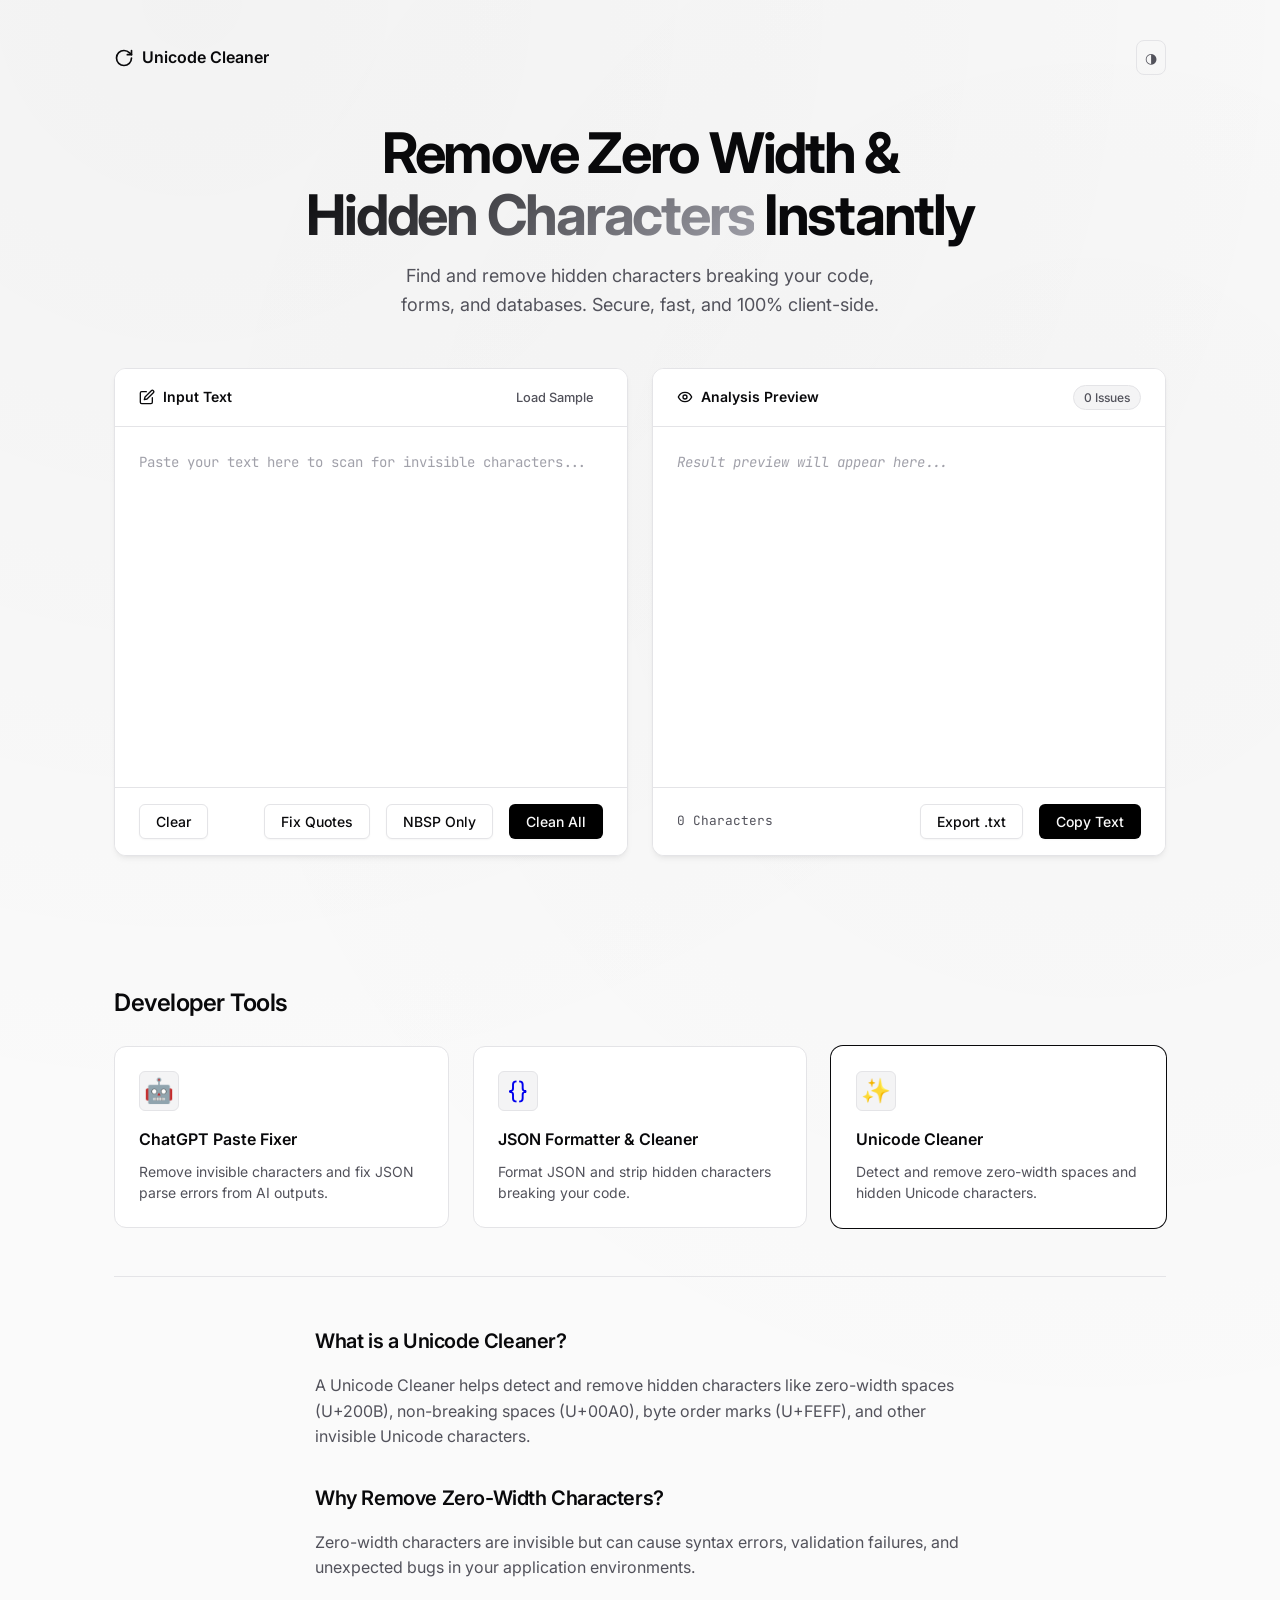
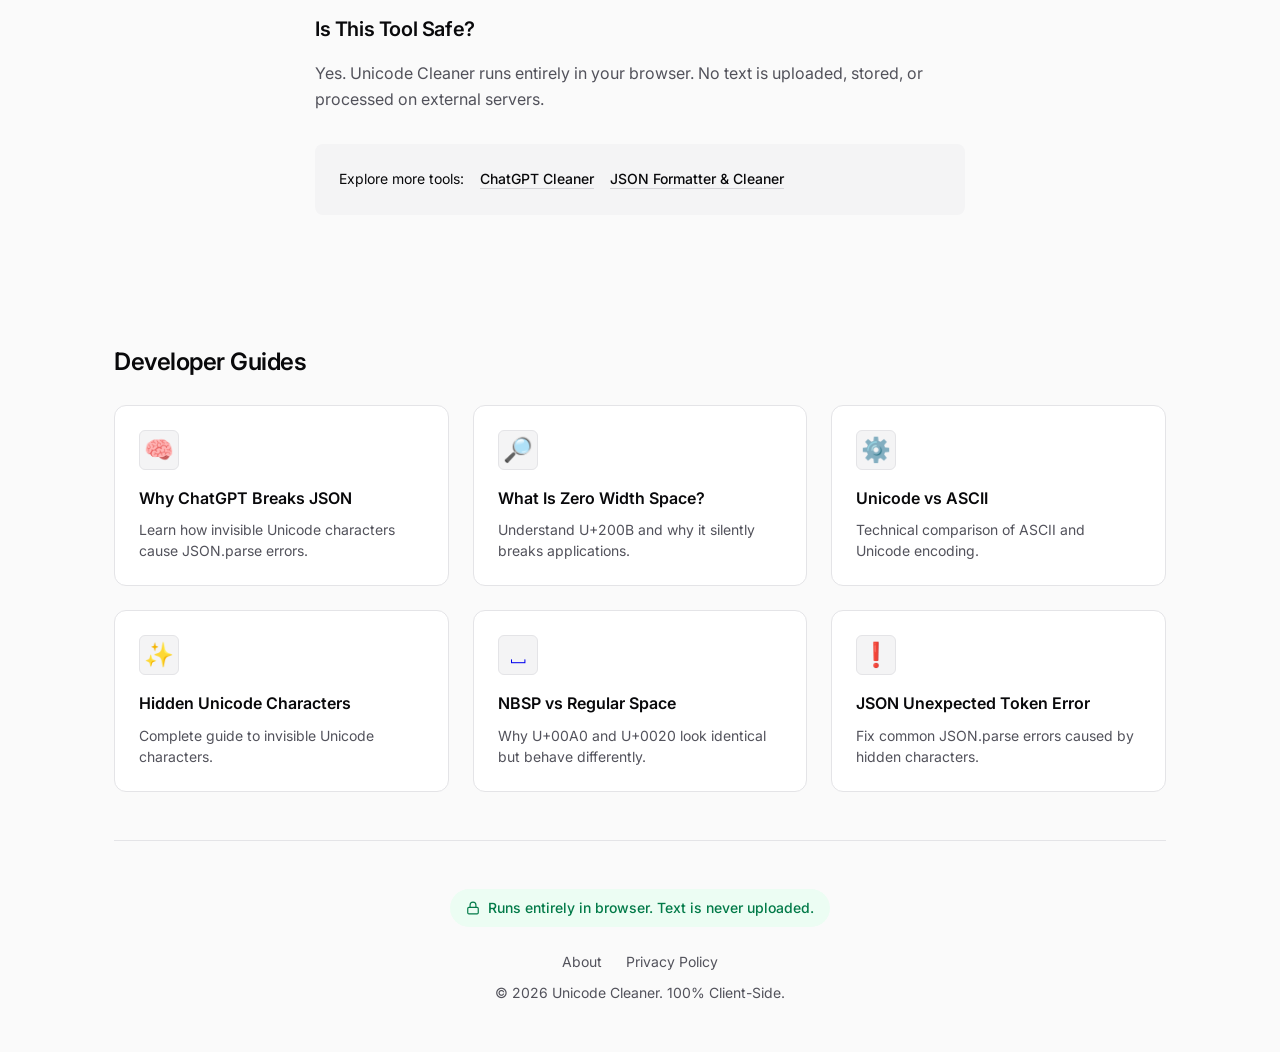
==== index.html @ 0da192c7 "Update index.html" ====
<!DOCTYPE html>
<html lang="en">
<head>
    <meta charset="UTF-8">
    <meta name="viewport" content="width=device-width, initial-scale=1.0">
    <title>Unicode Cleaner – Remove Zero Width Spaces & Hidden Unicode Characters</title>
    <meta name="description" content="Free Unicode Cleaner to remove zero-width spaces, non-breaking spaces (NBSP), BOM and hidden characters instantly. 100% client-side and secure.">
    
    <link rel="preconnect" href="https://fonts.googleapis.com">
    <link rel="preconnect" href="https://fonts.gstatic.com" crossorigin>
    <link href="https://fonts.googleapis.com/css2?family=Inter:wght@400;500;600;700&family=JetBrains+Mono:wght@400;500&display=swap" rel="stylesheet">
    
    <link rel="stylesheet" href="css/style.css?v=2.0">
    <link rel="canonical" href="https://unicodecleaner.online/">
    
    <meta property="og:title" content="Unicode Cleaner – Remove Zero Width & Hidden Characters Instantly">
    <meta property="og:description" content="Detect and remove zero-width spaces, non-breaking spaces, and hidden Unicode characters instantly. 100% client-side and private.">
    <meta property="og:type" content="website">
    <meta property="og:url" content="https://unicodecleaner.online/">
    <meta property="og:image" content="https://unicodecleaner.online/unicode-cleaner-preview.jpg">
    
    <meta name="twitter:card" content="summary_large_image">
    <meta name="twitter:title" content="Unicode Cleaner – Remove Hidden Characters Instantly">
    <meta name="twitter:description" content="Clean zero-width spaces, NBSP, BOM and invisible Unicode characters instantly.">
    <meta name="twitter:image" content="https://unicodecleaner.online/unicode-cleaner-preview.jpg">
    
    <meta name="keywords" content="AI paste fixer, remove zero width space, invisible character remover, clean AI text, hidden unicode cleaner, fix copy paste errors">
    <meta name="author" content="Unicode Cleaner">
    <meta name="theme-color" content="#4f46e5">

    <script type="application/ld+json">
    {
      "@context": "https://schema.org",
      "@type": "SoftwareApplication",
      "name": "Unicode Cleaner",
      "url": "https://unicodecleaner.online/",
      "applicationCategory": "DeveloperApplication",
      "operatingSystem": "Web Browser",
      "description": "Free online Unicode Cleaner to remove zero-width spaces, non-breaking spaces (NBSP), BOM and hidden Unicode characters instantly.",
      "offers": {
        "@type": "Offer",
        "price": "0",
        "priceCurrency": "USD"
      }
    }
    </script>

    <script type="application/ld+json">
    {
     "@context": "https://schema.org",
     "@type": "FAQPage",
     "mainEntity": [
       {
         "@type": "Question",
         "name": "What is a zero width space?",
         "acceptedAnswer": {
           "@type": "Answer",
           "text": "A zero width space (U+200B) is an invisible Unicode character that can break code and JSON parsing."
         }
       },
       {
         "@type": "Question",
         "name": "Why does copying from ChatGPT break my JSON?",
         "acceptedAnswer": {
           "@type": "Answer",
           "text": "Hidden Unicode characters like BOM and zero width spaces may be inserted when copying AI generated text."
         }
       }
     ]
    }
    </script>

    <script async src="https://www.googletagmanager.com/gtag/js?id=G-VF7KJNPYGK"></script>
    <script>
    window.dataLayer = window.dataLayer || [];
    function gtag(){dataLayer.push(arguments);}
    gtag('js', new Date());
    gtag('config', 'G-VF7KJNPYGK');
    </script>
</head>
<body>

<div class="container">

    <nav class="top-nav">
        <div class="nav-brand">
            <svg width="20" height="20" viewBox="0 0 24 24" fill="none" stroke="currentColor" stroke-width="2" stroke-linecap="round" stroke-linejoin="round"><path d="M21 12a9 9 0 1 1-9-9c2.52 0 4.93 1 6.74 2.74L21 8"/><path d="M21 3v5h-5"/></svg>
            Unicode Cleaner
        </div>
        <div class="controls-top">
            <button class="btn-icon" id="themeToggle" aria-label="Toggle Dark Mode">
                <span id="themeIcon">◑</span>
            </button>
        </div>
    </nav>

    <header class="hero">
        <h1>Remove Zero Width & <br><span class="text-gradient">Hidden Characters</span> Instantly</h1>
        <p class="subtitle">Find and remove hidden characters breaking your code, forms, and databases. Secure, fast, and 100% client-side.</p>
    </header>

    <div class="app-grid">
        <div class="card">
            <div class="card-header">
                <div class="card-title">
                    <svg width="16" height="16" viewBox="0 0 24 24" fill="none" stroke="currentColor" stroke-width="2" stroke-linecap="round" stroke-linejoin="round"><path d="M11 4H4a2 2 0 0 0-2 2v14a2 2 0 0 0 2 2h14a2 2 0 0 0 2-2v-7"></path><path d="M18.5 2.5a2.121 2.121 0 0 1 3 3L12 15l-4 1 1-4 9.5-9.5z"></path></svg>
                    Input Text
                </div>
                <button class="btn-ghost" id="loadSampleBtn">Load Sample</button>
            </div>
            <div class="input-wrapper">
                <textarea id="textInput" placeholder="Paste your text here to scan for invisible characters..."></textarea>
            </div>
            <div class="actions-bar">
                <button class="btn-secondary" id="clearBtn">Clear</button>
                <div class="u-flex-1"></div>
                <button class="btn-secondary" id="fixQuotesBtn">Fix Quotes</button>
                <button class="btn-secondary" id="cleanNbspBtn">NBSP Only</button>
                <button class="btn-primary" id="cleanAllBtn">Clean All</button>
            </div>
        </div>

        <div class="card">
            <div class="card-header">
                <div class="card-title">
                    <svg width="16" height="16" viewBox="0 0 24 24" fill="none" stroke="currentColor" stroke-width="2" stroke-linecap="round" stroke-linejoin="round"><path d="M2 12s3-7 10-7 10 7 10 7-3 7-10 7-10-7-10-7Z"></path><circle cx="12" cy="12" r="3"></circle></svg>
                    Analysis Preview
                </div>
                <div class="badge" id="issueBadge">0 Issues</div>
            </div>
            <div class="preview-wrapper" id="previewArea">
                <span class="empty-state is-visible">Result preview will appear here...</span>
            </div>
            <div class="actions-bar">
                <div class="meta-row" id="charCount">0 Characters</div>
                <div class="u-flex-1"></div>
                <button class="btn-secondary" id="exportBtn">Export .txt</button>
                <button class="btn-primary" id="copyBtn">Copy Text</button>
            </div>
        </div>
    </div>

    <div class="stats-panel" id="statsPanel" style="display:none;">
        <div class="stats-header">DETECTION SUMMARY</div>
        <ul class="stats-list" id="statsList"></ul>
    </div>

    <section class="tools-section">
        <h2>Developer Tools</h2>
        <div class="tools-grid">
            <a href="/chatgpt-cleaner.html" class="tool-card">
                <div class="tool-icon">🤖</div>
                <h3>ChatGPT Paste Fixer</h3>
                <p>Remove invisible characters and fix JSON parse errors from AI outputs.</p>
            </a>
            <a href="/json-cleaner.html" class="tool-card">
                <div class="tool-icon">{}</div>
                <h3>JSON Formatter & Cleaner</h3>
                <p>Format JSON and strip hidden characters breaking your code.</p>
            </a>
            <a href="/" class="tool-card active-tool">
                <div class="tool-icon">✨</div>
                <h3>Unicode Cleaner</h3>
                <p>Detect and remove zero-width spaces and hidden Unicode characters.</p>
            </a>
        </div>
    </section>

    <section class="u-section">
        <div class="faq-container">
            <h2>What is a Unicode Cleaner?</h2>
            <p>A Unicode Cleaner helps detect and remove hidden characters like zero-width spaces (U+200B), non-breaking spaces (U+00A0), byte order marks (U+FEFF), and other invisible Unicode characters.</p>

            <h2>Why Remove Zero-Width Characters?</h2>
            <p>Zero-width characters are invisible but can cause syntax errors, validation failures, and unexpected bugs in your application environments.</p>

            <h2>Is This Tool Safe?</h2>
            <p>Yes. Unicode Cleaner runs entirely in your browser. No text is uploaded, stored, or processed on external servers.</p>

            <div class="related-links">
                <span>Explore more tools:</span>
                <a href="/chatgpt-cleaner.html">ChatGPT Cleaner</a>
                <a href="/json-cleaner.html">JSON Formatter & Cleaner</a>
            </div>
        </div>
    </section>

    <section class="tools-section">
    <h2>Developer Guides</h2>
    <div class="tools-grid">

        <a href="/why-chatgpt-breaks-json.html" class="tool-card">
            <div class="tool-icon">🧠</div>
            <h3>Why ChatGPT Breaks JSON</h3>
            <p>Learn how invisible Unicode characters cause JSON.parse errors.</p>
        </a>

        <a href="/what-is-zero-width-space.html" class="tool-card">
            <div class="tool-icon">🔎</div>
            <h3>What Is Zero Width Space?</h3>
            <p>Understand U+200B and why it silently breaks applications.</p>
        </a>

        <a href="/unicode-vs-ascii.html" class="tool-card">
            <div class="tool-icon">⚙️</div>
            <h3>Unicode vs ASCII</h3>
            <p>Technical comparison of ASCII and Unicode encoding.</p>
        </a>

        <a href="/hidden-unicode-characters-explained.html" class="tool-card">
            <div class="tool-icon">✨</div>
            <h3>Hidden Unicode Characters</h3>
            <p>Complete guide to invisible Unicode characters.</p>
        </a>

        <a href="/nbsp-vs-regular-space.html" class="tool-card">
            <div class="tool-icon">⎵</div>
            <h3>NBSP vs Regular Space</h3>
            <p>Why U+00A0 and U+0020 look identical but behave differently.</p>
        </a>

        <a href="/json-unexpected-token-error.html" class="tool-card">
            <div class="tool-icon">❗</div>
            <h3>JSON Unexpected Token Error</h3>
            <p>Fix common JSON.parse errors caused by hidden characters.</p>
        </a>

    </div>
    </section>

    <footer>
        <div class="privacy-notice">
            <svg width="14" height="14" viewBox="0 0 24 24" fill="none" stroke="currentColor" stroke-width="2" stroke-linecap="round" stroke-linejoin="round"><rect x="3" y="11" width="18" height="11" rx="2" ry="2"></rect><path d="M7 11V7a5 5 0 0 1 10 0v4"></path></svg>
            Runs entirely in browser. Text is never uploaded.
        </div>
        <div class="footer-links">
            <a href="/about.html">About</a>
            <a href="/privacy.html">Privacy Policy</a>
        </div>
        <div class="copyright u-mt-1">
            &copy; 2026 Unicode Cleaner. 100% Client-Side.
        </div>
    </footer>

</div>

<div class="toast" id="toast">Copied to clipboard!</div>
<script src="js/app.js?v=1.1"></script>

</body>
</html>
---- css/style.css ----
:root {
    color-scheme: light;
    
    /* Modern SaaS Typography */
    --font-sans: 'Inter', -apple-system, BlinkMacSystemFont, 'Segoe UI', Roboto, Helvetica, Arial, sans-serif;
    --font-mono: 'JetBrains Mono', 'SFMono-Regular', Menlo, Monaco, Consolas, monospace;

    /* Refined Spacing Scale */
    --space-1: 0.5rem;   /* 8px */
    --space-2: 1rem;     /* 16px */
    --space-3: 1.5rem;   /* 24px */
    --space-4: 2rem;     /* 32px */
    --space-5: 3rem;     /* 48px */
    --space-6: 5rem;     /* 80px */

    /* Radii */
    --radius-sm: 6px;
    --radius-md: 8px;
    --radius-lg: 12px;

    /* Light Mode Colors (Vercel/Stripe inspired) */
    --bg-body: #fafafa;
    --bg-elevated: #ffffff;
    --bg-soft: #f4f4f5;
    --bg-input: #ffffff;
    
    --text-main: #09090b;
    --text-muted: #52525b;
    --text-soft: #a1a1aa;
    
    --border: #e4e4e7;
    --border-strong: #d4d4d8;
    --border-hover: #a1a1aa;

    --primary: #000000;
    --primary-hover: #27272a;
    --primary-soft: #f4f4f5;

    --highlight-bg: #fef2f2;
    --highlight-text: #dc2626;
    --highlight-border: #fecaca;

    --success-bg: #ecfdf3;
    --success-text: #027a48;

    /* Ambient Gradients */
    --glow-1: rgba(0, 0, 0, 0.03);
    --glow-2: rgba(0, 0, 0, 0.02);

    /* Shadows */
    --shadow-sm: 0 1px 2px rgba(0, 0, 0, 0.04);
    --shadow-md: 0 4px 6px -1px rgba(0, 0, 0, 0.05), 0 2px 4px -2px rgba(0, 0, 0, 0.05);
    --shadow-lg: 0 10px 15px -3px rgba(0, 0, 0, 0.05), 0 4px 6px -4px rgba(0, 0, 0, 0.05);
}

[data-theme='dark'] {
    color-scheme: dark;
    
    /* Dark Mode Colors (Deep, high contrast) */
    --bg-body: #000000;
    --bg-elevated: #09090b;
    --bg-soft: #18181b;
    --bg-input: #09090b;
    
    --text-main: #ededed;
    --text-muted: #a1a1aa;
    --text-soft: #52525b;
    
    --border: #27272a;
    --border-strong: #3f3f46;
    --border-hover: #52525b;

    --primary: #ffffff;
    --primary-hover: #e4e4e7;
    --primary-soft: #18181b;

    --highlight-bg: rgba(239, 68, 68, 0.1);
    --highlight-text: #fca5a5;
    --highlight-border: rgba(248, 113, 113, 0.2);

    --success-bg: rgba(16, 185, 129, 0.1);
    --success-text: #6ee7b7;

    --glow-1: rgba(255, 255, 255, 0.05);
    --glow-2: rgba(255, 255, 255, 0.03);

    --shadow-sm: 0 1px 2px rgba(0, 0, 0, 0.8);
    --shadow-md: 0 4px 6px -1px rgba(0, 0, 0, 0.5);
    --shadow-lg: 0 10px 15px -3px rgba(0, 0, 0, 0.5);
}

* {
    box-sizing: border-box;
    margin: 0;
    padding: 0;
}

body {
    font-family: var(--font-sans);
    background-color: var(--bg-body);
    background-image: 
        radial-gradient(circle at 15% 0%, var(--glow-1) 0%, transparent 40%),
        radial-gradient(circle at 85% 20%, var(--glow-2) 0%, transparent 40%);
    color: var(--text-main);
    line-height: 1.6;
    min-height: 100vh;
    display: flex;
    flex-direction: column;
    -webkit-font-smoothing: antialiased;
    -moz-osx-font-smoothing: grayscale;
    transition: background-color 0.3s ease, color 0.3s ease;
}

/* Utilities */
.u-flex-1 { flex: 1; }
.u-mt-1 { margin-top: var(--space-1); }

.container {
    max-width: 1100px;
    width: 100%;
    margin: 0 auto;
    padding: var(--space-3);
    flex: 1;
    display: flex;
    flex-direction: column;
}

/* Navigation */
.top-nav {
    display: flex;
    justify-content: space-between;
    align-items: center;
    padding: var(--space-2) 0;
    margin-bottom: var(--space-4);
}

.nav-brand {
    font-weight: 600;
    font-size: 1rem;
    display: flex;
    align-items: center;
    gap: var(--space-1);
    color: var(--text-main);
}

/* Hero Section */
.hero {
    text-align: center;
    margin-bottom: var(--space-5);
    padding: 0 var(--space-2);
}

h1 {
    font-size: clamp(2rem, 5vw, 3.5rem);
    font-weight: 700;
    letter-spacing: -0.04em;
    line-height: 1.1;
    text-wrap: balance;
    margin-bottom: var(--space-2);
}

.text-gradient {
    background: linear-gradient(135deg, var(--text-main) 0%, var(--text-soft) 100%);
    -webkit-background-clip: text;
    -webkit-text-fill-color: transparent;
}

.subtitle {
    font-size: 1.125rem;
    color: var(--text-muted);
    max-width: 60ch;
    margin: 0 auto;
    text-wrap: balance;
}

/* Buttons */
button {
    cursor: pointer;
    border: 1px solid transparent;
    outline: none;
    font-family: inherit;
    font-weight: 500;
    font-size: 0.875rem;
    border-radius: var(--radius-sm);
    transition: all 0.2s cubic-bezier(0.4, 0, 0.2, 1);
    display: inline-flex;
    align-items: center;
    justify-content: center;
    gap: 0.5rem;
}

button:focus-visible {
    box-shadow: 0 0 0 2px var(--bg-body), 0 0 0 4px var(--text-soft);
}

.btn-icon {
    background: transparent;
    color: var(--text-muted);
    padding: 0.5rem;
    border: 1px solid var(--border);
    border-radius: var(--radius-md);
}

.btn-icon:hover {
    color: var(--text-main);
    background-color: var(--bg-soft);
    border-color: var(--border-strong);
}

.btn-primary {
    background-color: var(--primary);
    color: var(--bg-body);
    padding: 0.5rem 1rem;
    box-shadow: var(--shadow-sm);
}

.btn-primary:hover {
    background-color: var(--primary-hover);
    transform: translateY(-1px);
}

.btn-secondary {
    background-color: var(--bg-elevated);
    border-color: var(--border);
    color: var(--text-main);
    padding: 0.5rem 1rem;
    box-shadow: var(--shadow-sm);
}

.btn-secondary:hover {
    background-color: var(--bg-soft);
    border-color: var(--border-hover);
}

.btn-ghost {
    background: transparent;
    color: var(--text-muted);
    padding: 0.25rem 0.5rem;
    font-size: 0.8rem;
}

.btn-ghost:hover {
    color: var(--text-main);
    background-color: var(--bg-soft);
}

/* App Grid */
.app-grid {
    display: grid;
    grid-template-columns: 1fr;
    gap: var(--space-3);
    margin-bottom: var(--space-5);
}

@media (min-width: 900px) {
    .app-grid {
        grid-template-columns: 1fr 1fr;
    }
}

/* Cards */
.card {
    background-color: var(--bg-elevated);
    border-radius: var(--radius-lg);
    border: 1px solid var(--border);
    box-shadow: var(--shadow-md);
    display: flex;
    flex-direction: column;
    overflow: hidden;
    transition: box-shadow 0.3s ease;
}

.card:hover {
    box-shadow: var(--shadow-lg);
}

.card-header {
    padding: var(--space-2) var(--space-3);
    border-bottom: 1px solid var(--border);
    display: flex;
    justify-content: space-between;
    align-items: center;
    background-color: var(--bg-elevated);
}

.card-title {
    font-weight: 600;
    font-size: 0.875rem;
    color: var(--text-main);
    display: flex;
    align-items: center;
    gap: 0.5rem;
}

.badge {
    background-color: var(--primary-soft);
    color: var(--text-muted);
    font-size: 0.75rem;
    padding: 0.125rem 0.625rem;
    border-radius: 99px;
    font-weight: 500;
    border: 1px solid var(--border);
}

.badge.active {
    background-color: var(--highlight-bg);
    color: var(--highlight-text);
    border-color: var(--highlight-border);
    font-weight: 600;
}

/* Inputs & Preview */
.input-wrapper, .preview-wrapper {
    position: relative;
    flex: 1;
    display: flex;
    flex-direction: column;
    min-height: 360px;
    background-color: var(--bg-input);
}

textarea {
    width: 100%;
    flex: 1;
    padding: var(--space-3);
    border: none;
    resize: none;
    background: transparent;
    color: var(--text-main);
    font-family: var(--font-mono);
    font-size: 0.875rem;
    line-height: 1.6;
    outline: none;
}

textarea::placeholder {
    color: var(--text-soft);
}

.preview-wrapper {
    overflow-y: auto;
    padding: var(--space-3);
    font-family: var(--font-mono);
    font-size: 0.875rem;
    line-height: 1.6;
    color: var(--text-main);
    white-space: pre-wrap;
    word-break: break-word;
}

.empty-state {
    color: var(--text-soft);
    font-style: italic;
    display: none;
}

.empty-state.is-visible {
    display: block;
}

.actions-bar {
    padding: var(--space-2) var(--space-3);
    background-color: var(--bg-elevated);
    border-top: 1px solid var(--border);
    display: flex;
    flex-wrap: wrap;
    gap: var(--space-2);
    align-items: center;
}

.meta-row {
    font-size: 0.8rem;
    color: var(--text-muted);
    font-family: var(--font-mono);
}

/* Stats Panel */
.stats-panel {
    background-color: var(--bg-elevated);
    border: 1px solid var(--border);
    border-radius: var(--radius-md);
    padding: var(--space-3);
    margin-bottom: var(--space-5);
    box-shadow: var(--shadow-sm);
}

.stats-header {
    font-size: 0.75rem;
    font-weight: 600;
    letter-spacing: 0.05em;
    color: var(--text-muted);
    margin-bottom: var(--space-2);
    text-transform: uppercase;
}

.stats-list {
    list-style: none;
    font-family: var(--font-mono);
    font-size: 0.875rem;
    color: var(--text-main);
}

.stats-list li {
    padding: 0.25rem 0;
    border-bottom: 1px dashed var(--border);
}

.stats-list li:last-child {
    border-bottom: none;
}

/* Tools Section */
.tools-section {
    margin: var(--space-6) 0 var(--space-5);
}

.tools-section h2 {
    font-size: 1.5rem;
    font-weight: 600;
    margin-bottom: var(--space-3);
    letter-spacing: -0.02em;
}

.tools-grid {
    display: grid;
    grid-template-columns: 1fr;
    gap: var(--space-3);
}

@media (min-width: 768px) {
    .tools-grid {
        grid-template-columns: repeat(3, 1fr);
    }
}

.tool-card {
    display: flex;
    flex-direction: column;
    text-decoration: none;
    background-color: var(--bg-elevated);
    border: 1px solid var(--border);
    border-radius: var(--radius-lg);
    padding: var(--space-3);
    transition: all 0.2s ease;
}

.tool-icon {
    font-size: 1.5rem;
    margin-bottom: var(--space-2);
    display: flex;
    align-items: center;
    justify-content: center;
    width: 40px;
    height: 40px;
    background: var(--bg-soft);
    border-radius: var(--radius-sm);
    border: 1px solid var(--border);
}

.tool-card h3 {
    font-size: 1rem;
    font-weight: 600;
    margin-bottom: var(--space-1);
    color: var(--text-main);
}

.tool-card p {
    color: var(--text-muted);
    font-size: 0.875rem;
    line-height: 1.5;
    flex: 1;
}

.tool-card:hover, .tool-card:focus-visible {
    border-color: var(--border-hover);
    box-shadow: var(--shadow-md);
    transform: translateY(-2px);
}

.active-tool {
    box-shadow: 0 0 0 1px var(--text-main);
    border-color: transparent;
}

/* FAQ Section */
.u-section {
    padding: var(--space-5) 0;
    border-top: 1px solid var(--border);
}

.faq-container {
    max-width: 65ch;
    margin: 0 auto;
}

.faq-container h2 {
    font-size: 1.25rem;
    font-weight: 600;
    margin: var(--space-4) 0 var(--space-2);
    letter-spacing: -0.02em;
}

.faq-container h2:first-child {
    margin-top: 0;
}

.faq-container p {
    color: var(--text-muted);
    margin-bottom: var(--space-3);
}

.related-links {
    margin-top: var(--space-4);
    padding: var(--space-3);
    background-color: var(--bg-soft);
    border-radius: var(--radius-md);
    font-size: 0.875rem;
    display: flex;
    flex-wrap: wrap;
    gap: var(--space-2);
    align-items: center;
}

.related-links a {
    color: var(--text-main);
    font-weight: 500;
    text-decoration: underline;
    text-decoration-color: var(--border-strong);
    text-underline-offset: 4px;
}

.related-links a:hover {
    text-decoration-color: var(--text-main);
}

/* Footer */
footer {
    margin-top: auto;
    padding: var(--space-5) 0 var(--space-3);
    text-align: center;
    font-size: 0.875rem;
    color: var(--text-muted);
    border-top: 1px solid var(--border);
}

.privacy-notice {
    display: inline-flex;
    align-items: center;
    gap: 0.5rem;
    background-color: var(--success-bg);
    color: var(--success-text);
    padding: 0.5rem 1rem;
    border-radius: 99px;
    margin-bottom: var(--space-3);
    font-weight: 500;
}

.footer-links {
    display: flex;
    justify-content: center;
    gap: var(--space-3);
    margin-bottom: var(--space-1);
}

.footer-links a {
    color: var(--text-muted);
    text-decoration: none;
    transition: color 0.2s;
}

.footer-links a:hover {
    color: var(--text-main);
}

/* Toast */
.toast {
    position: fixed;
    bottom: var(--space-4);
    left: 50%;
    transform: translateX(-50%) translateY(20px);
    background-color: var(--text-main);
    color: var(--bg-body);
    padding: 0.75rem 1.5rem;
    border-radius: 99px;
    font-size: 0.875rem;
    font-weight: 500;
    opacity: 0;
    visibility: hidden;
    transition: all 0.3s cubic-bezier(0.175, 0.885, 0.32, 1.275);
    box-shadow: var(--shadow-lg);
    z-index: 50;
}

.toast.show {
    transform: translateX(-50%) translateY(0);
    opacity: 1;
    visibility: visible;
}

/* Mobile Adjustments */
@media (max-width: 600px) {
    :root {
        --space-5: 2.5rem;
        --space-6: 3rem;
    }
    .actions-bar {
        justify-content: stretch;
    }
    .actions-bar button {
        flex: 1 1 auto;
    }
    .input-wrapper, .preview-wrapper {
        min-height: 280px;
    }
}
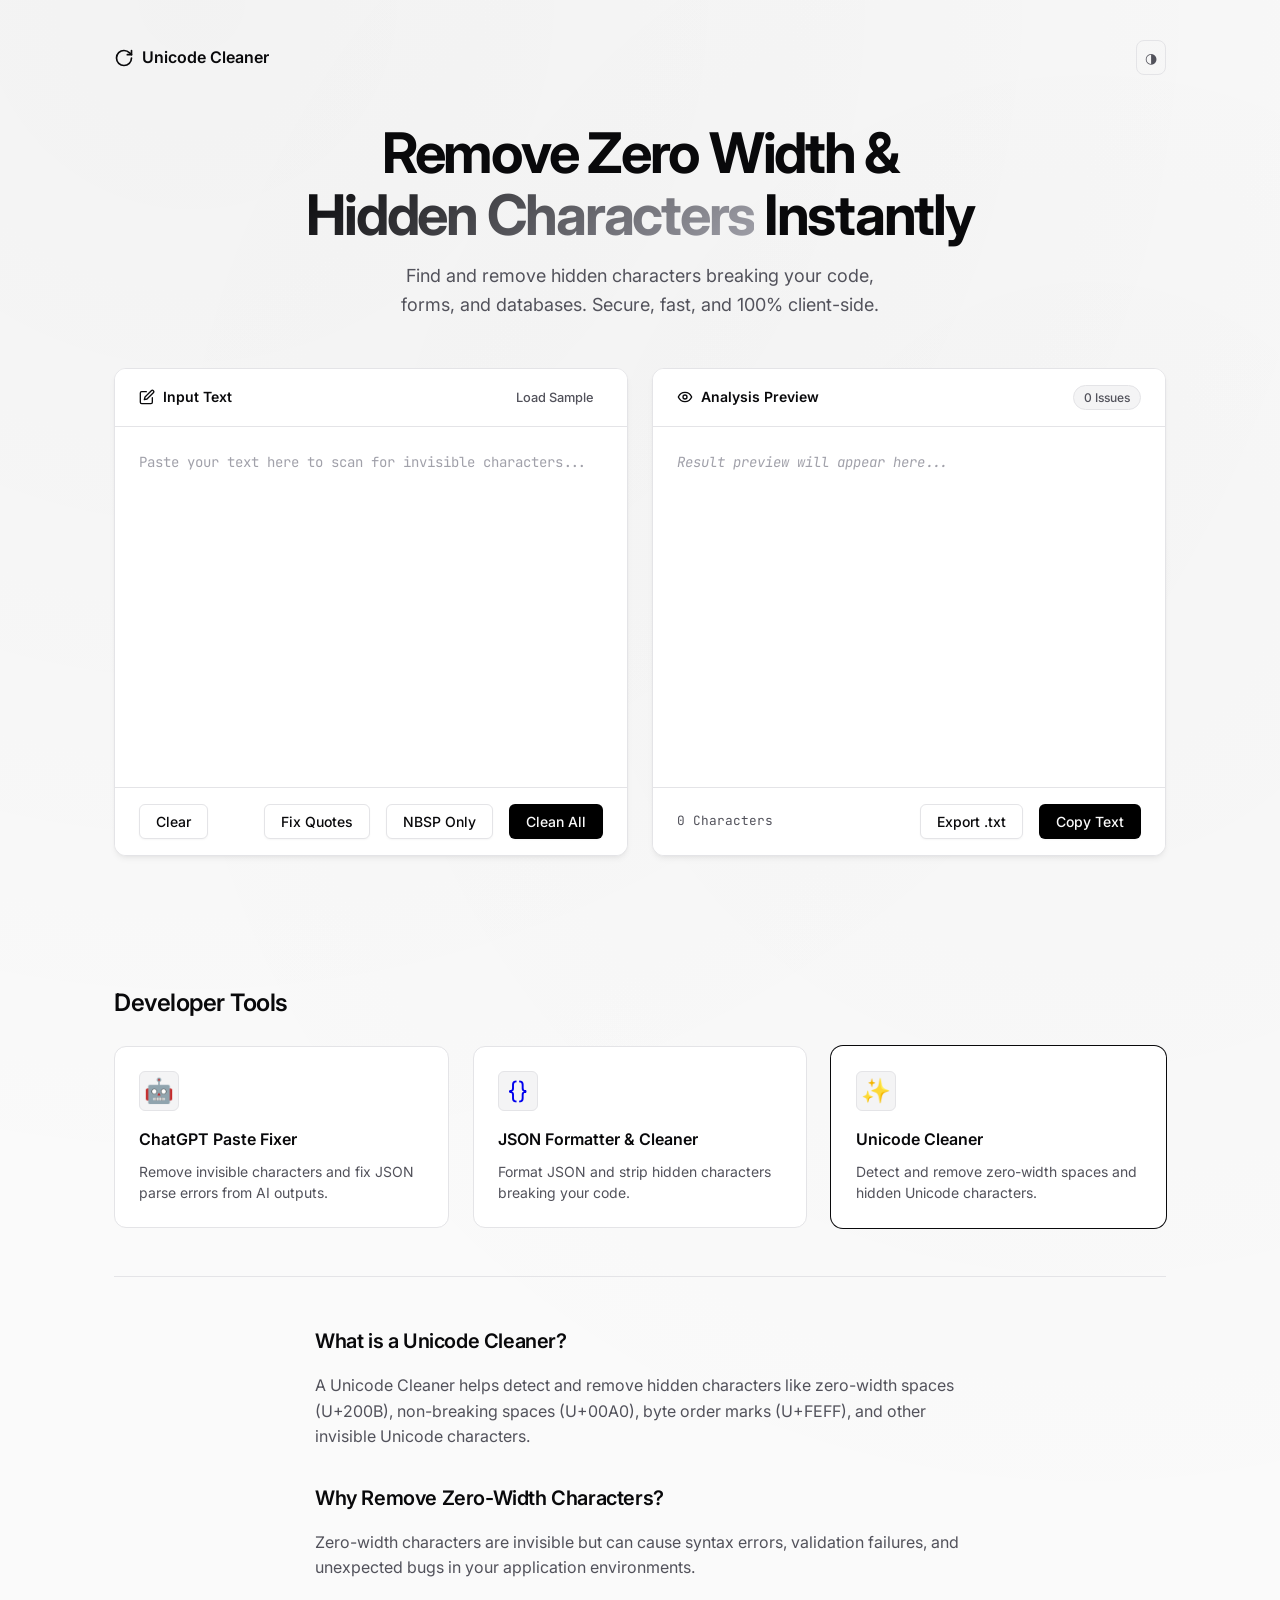
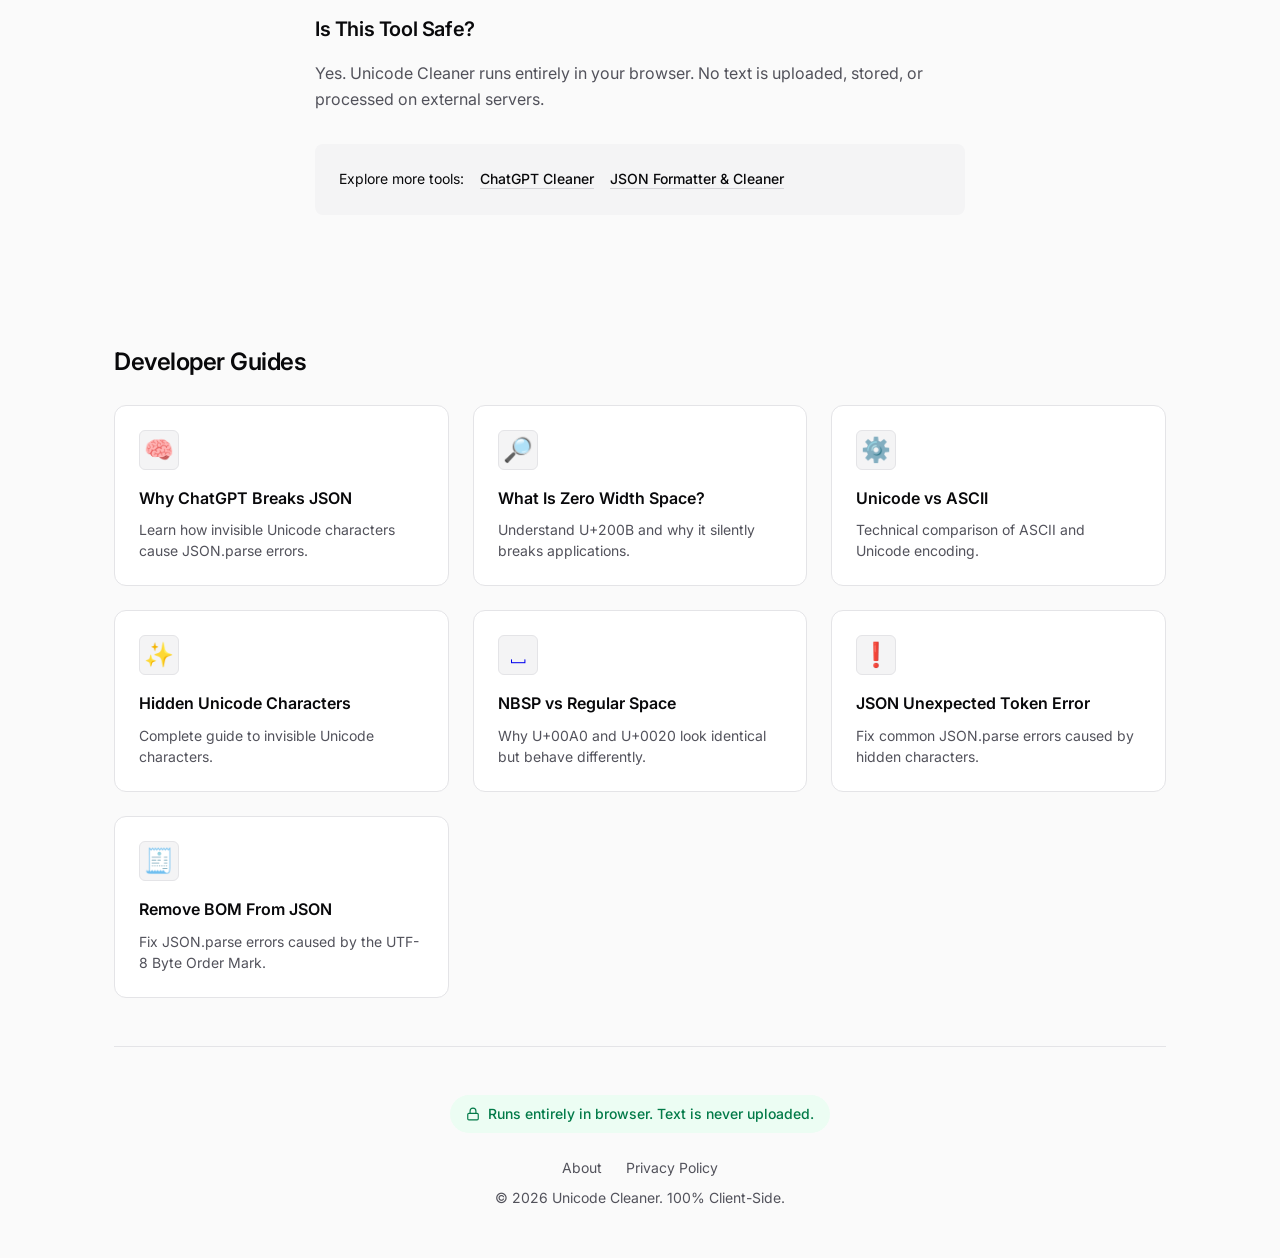
==== commit 65812e5a: "Update index.html" ====
--- a/index.html
+++ b/index.html
@@ -225,6 +225,12 @@
             <p>Fix common JSON.parse errors caused by hidden characters.</p>
         </a>
 
+        <a href="/remove-bom-from-json.html" class="tool-card">
+<div class="tool-icon">🧾</div>
+<h3>Remove BOM From JSON</h3>
+<p>Fix JSON.parse errors caused by the UTF-8 Byte Order Mark.</p>
+        </a>
+
     </div>
     </section>
 
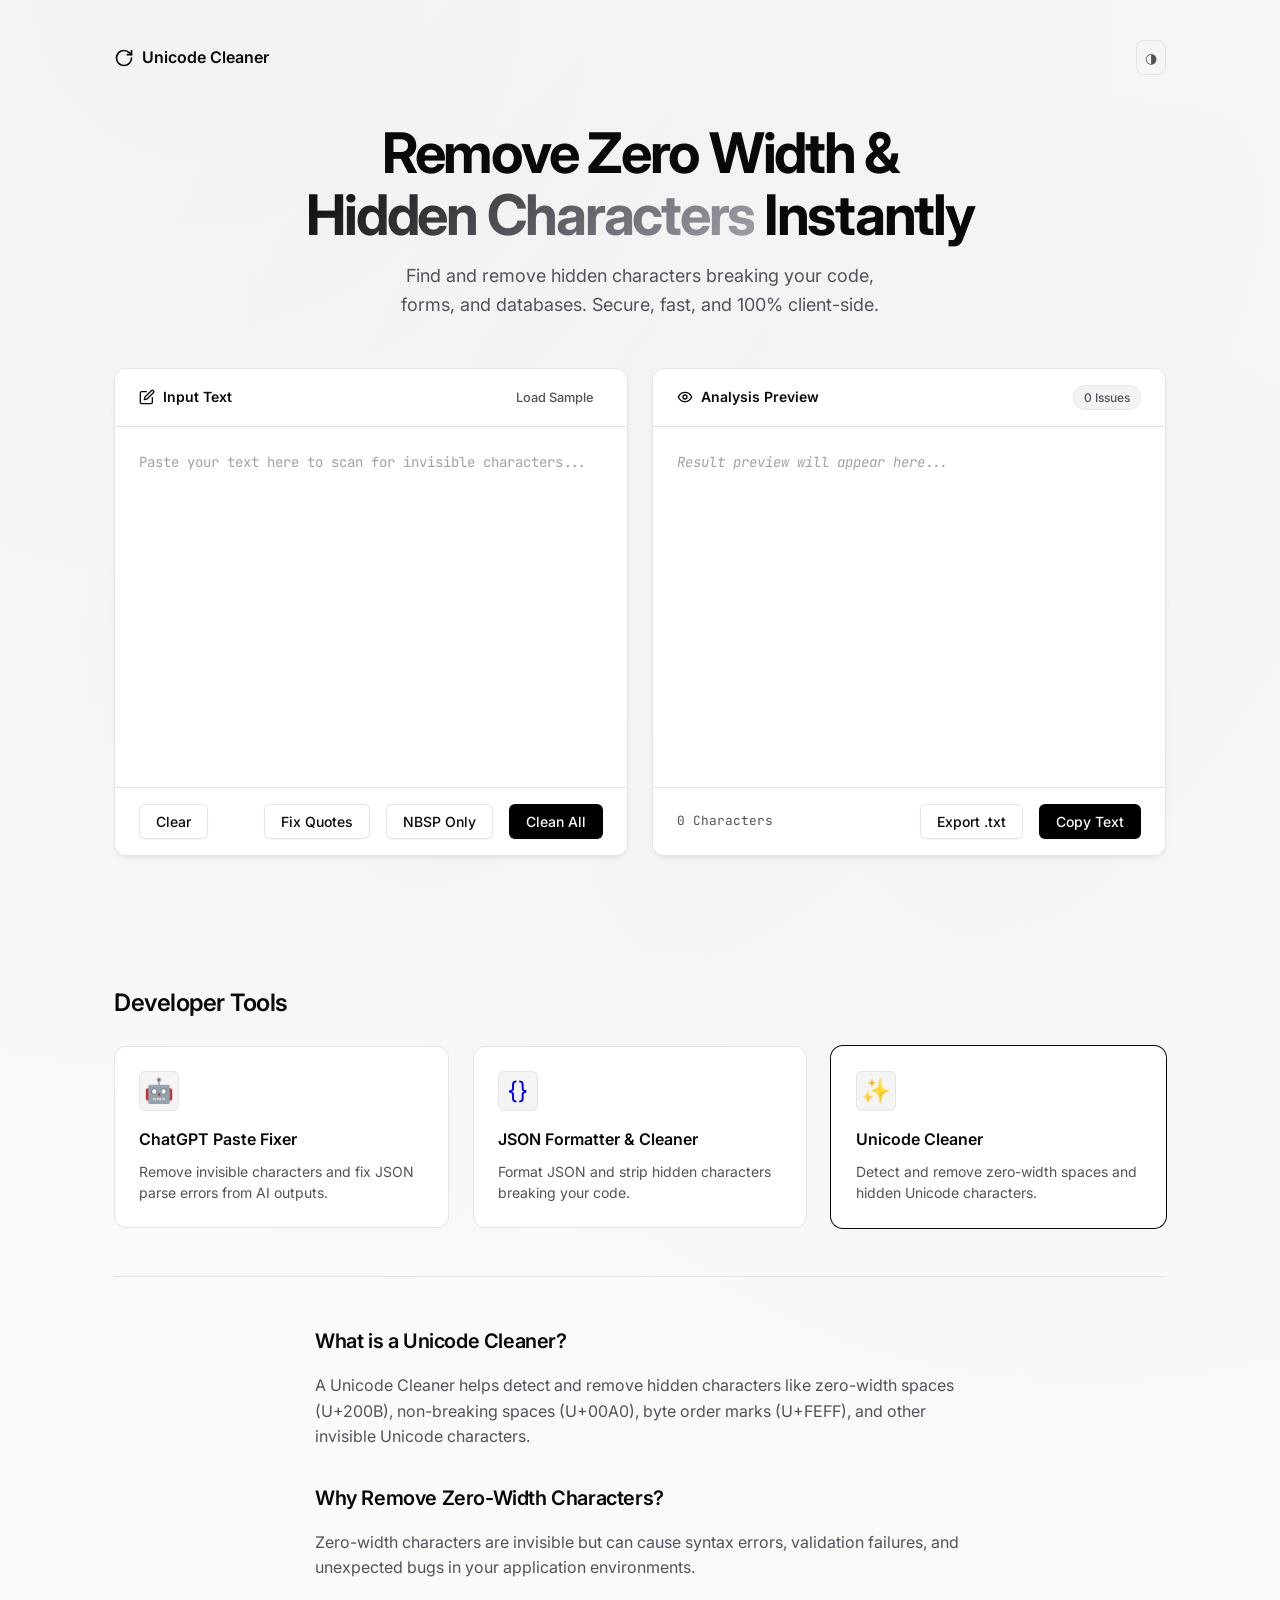
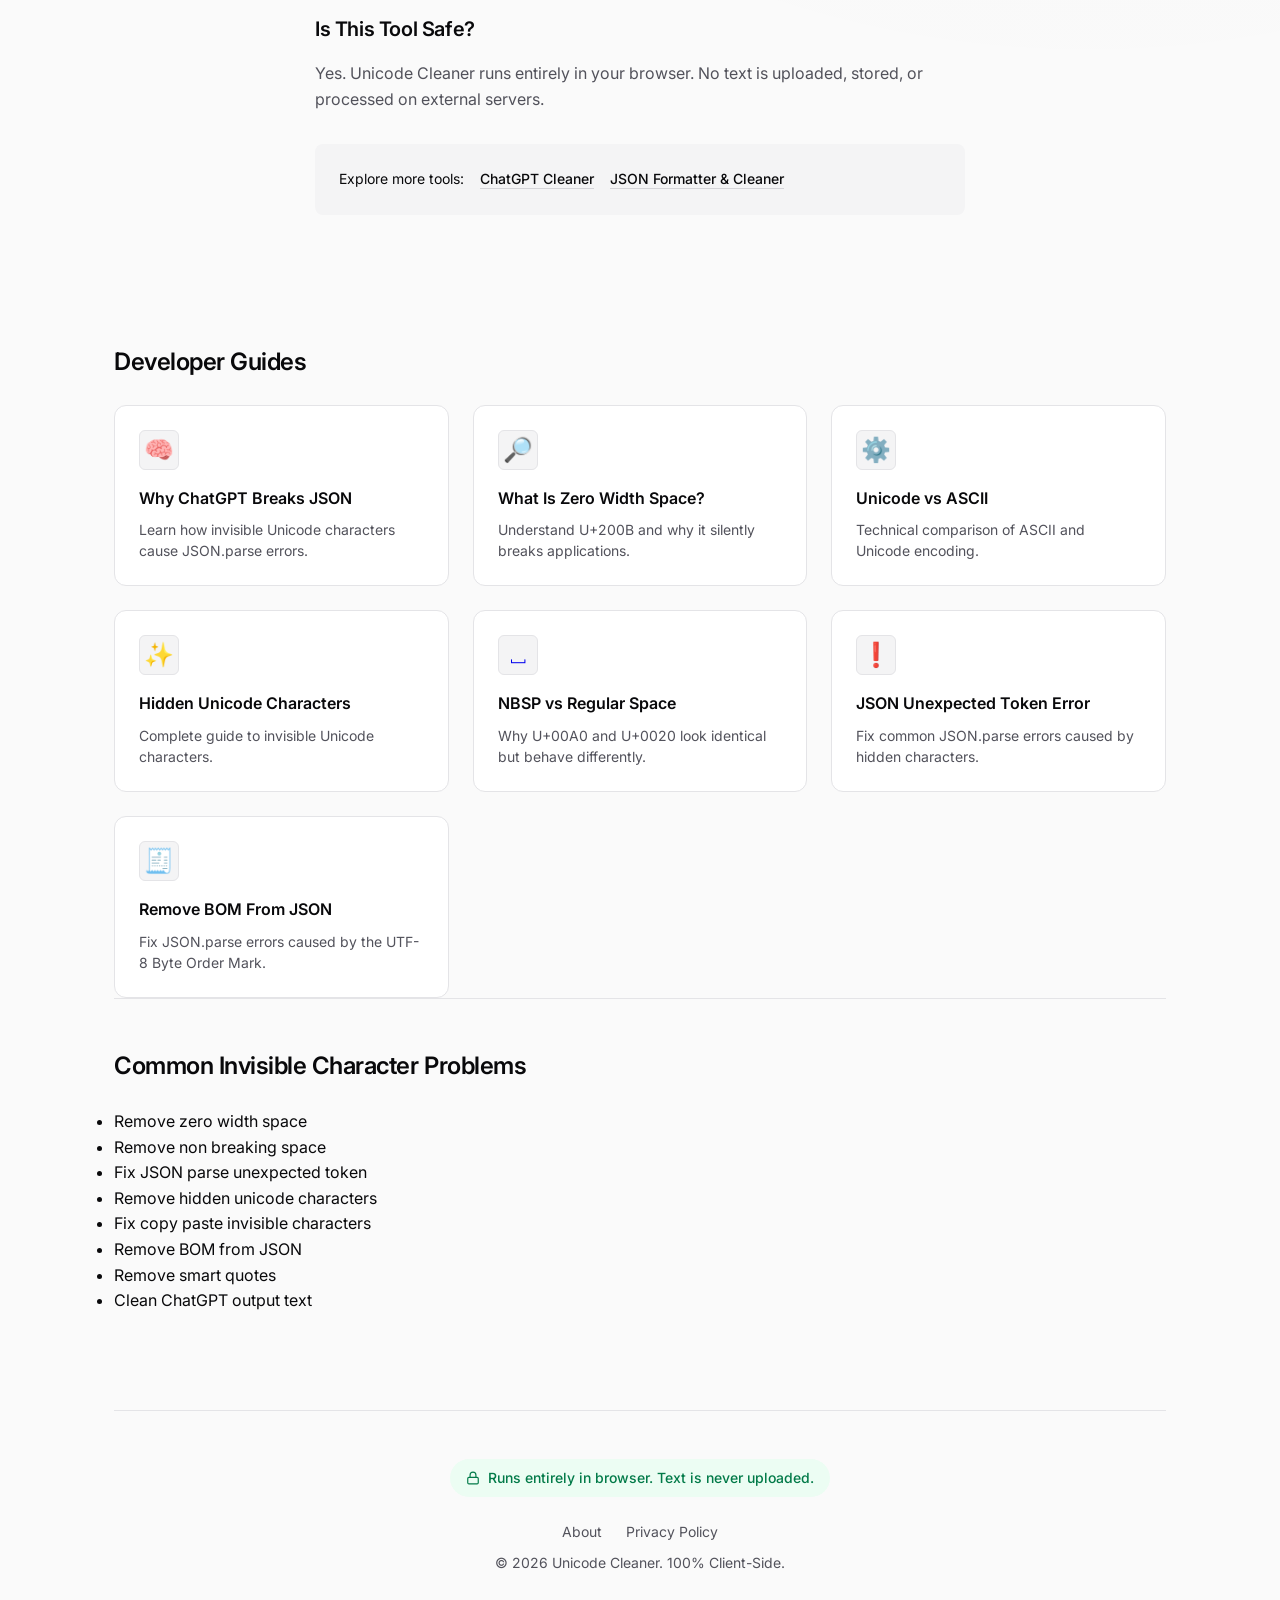
==== commit 7d106af8: "Update index.html" ====
--- a/index.html
+++ b/index.html
@@ -232,6 +232,24 @@
         </a>
 
     </div>
+
+        <section class="u-section">
+<h2>Common Invisible Character Problems</h2>
+
+<ul>
+<li>Remove zero width space</li>
+<li>Remove non breaking space</li>
+<li>Fix JSON parse unexpected token</li>
+<li>Remove hidden unicode characters</li>
+<li>Fix copy paste invisible characters</li>
+<li>Remove BOM from JSON</li>
+<li>Remove smart quotes</li>
+<li>Clean ChatGPT output text</li>
+</ul>
+
+        </section>
+
+        
     </section>
 
     <footer>
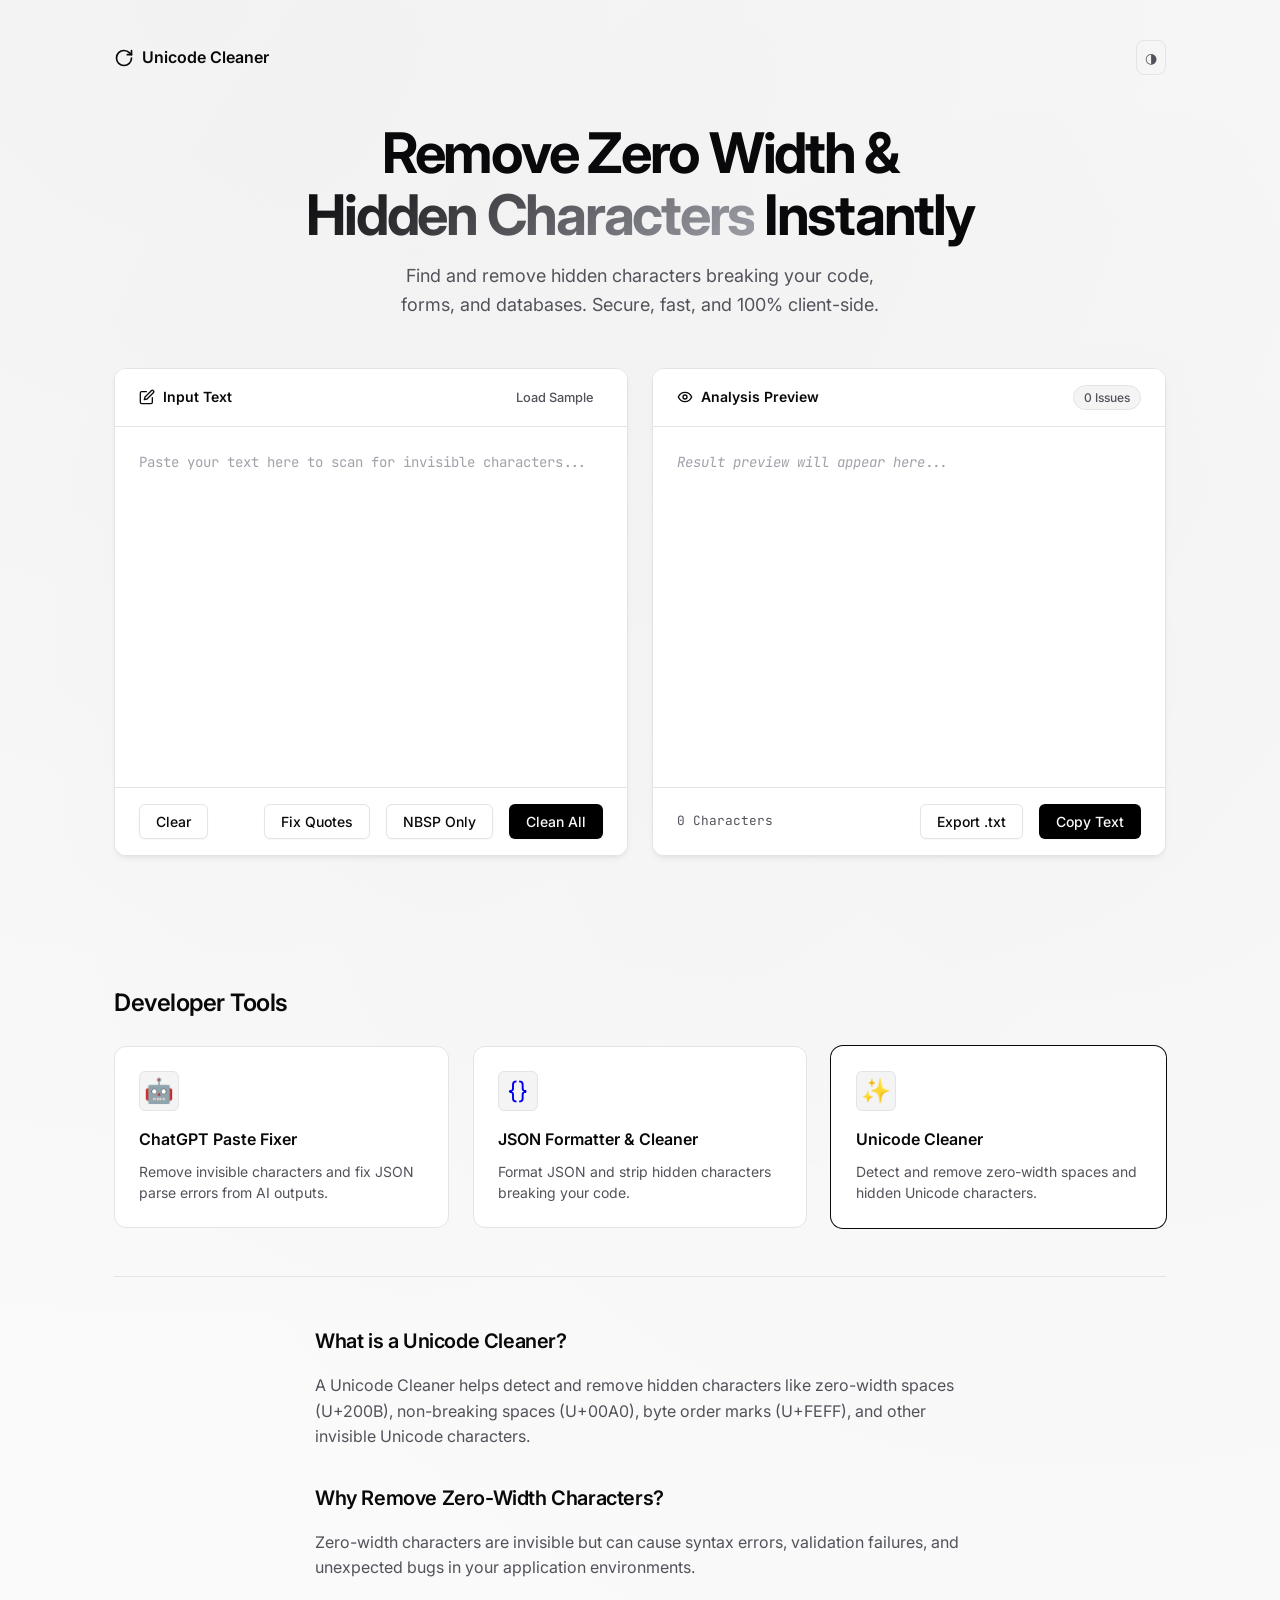
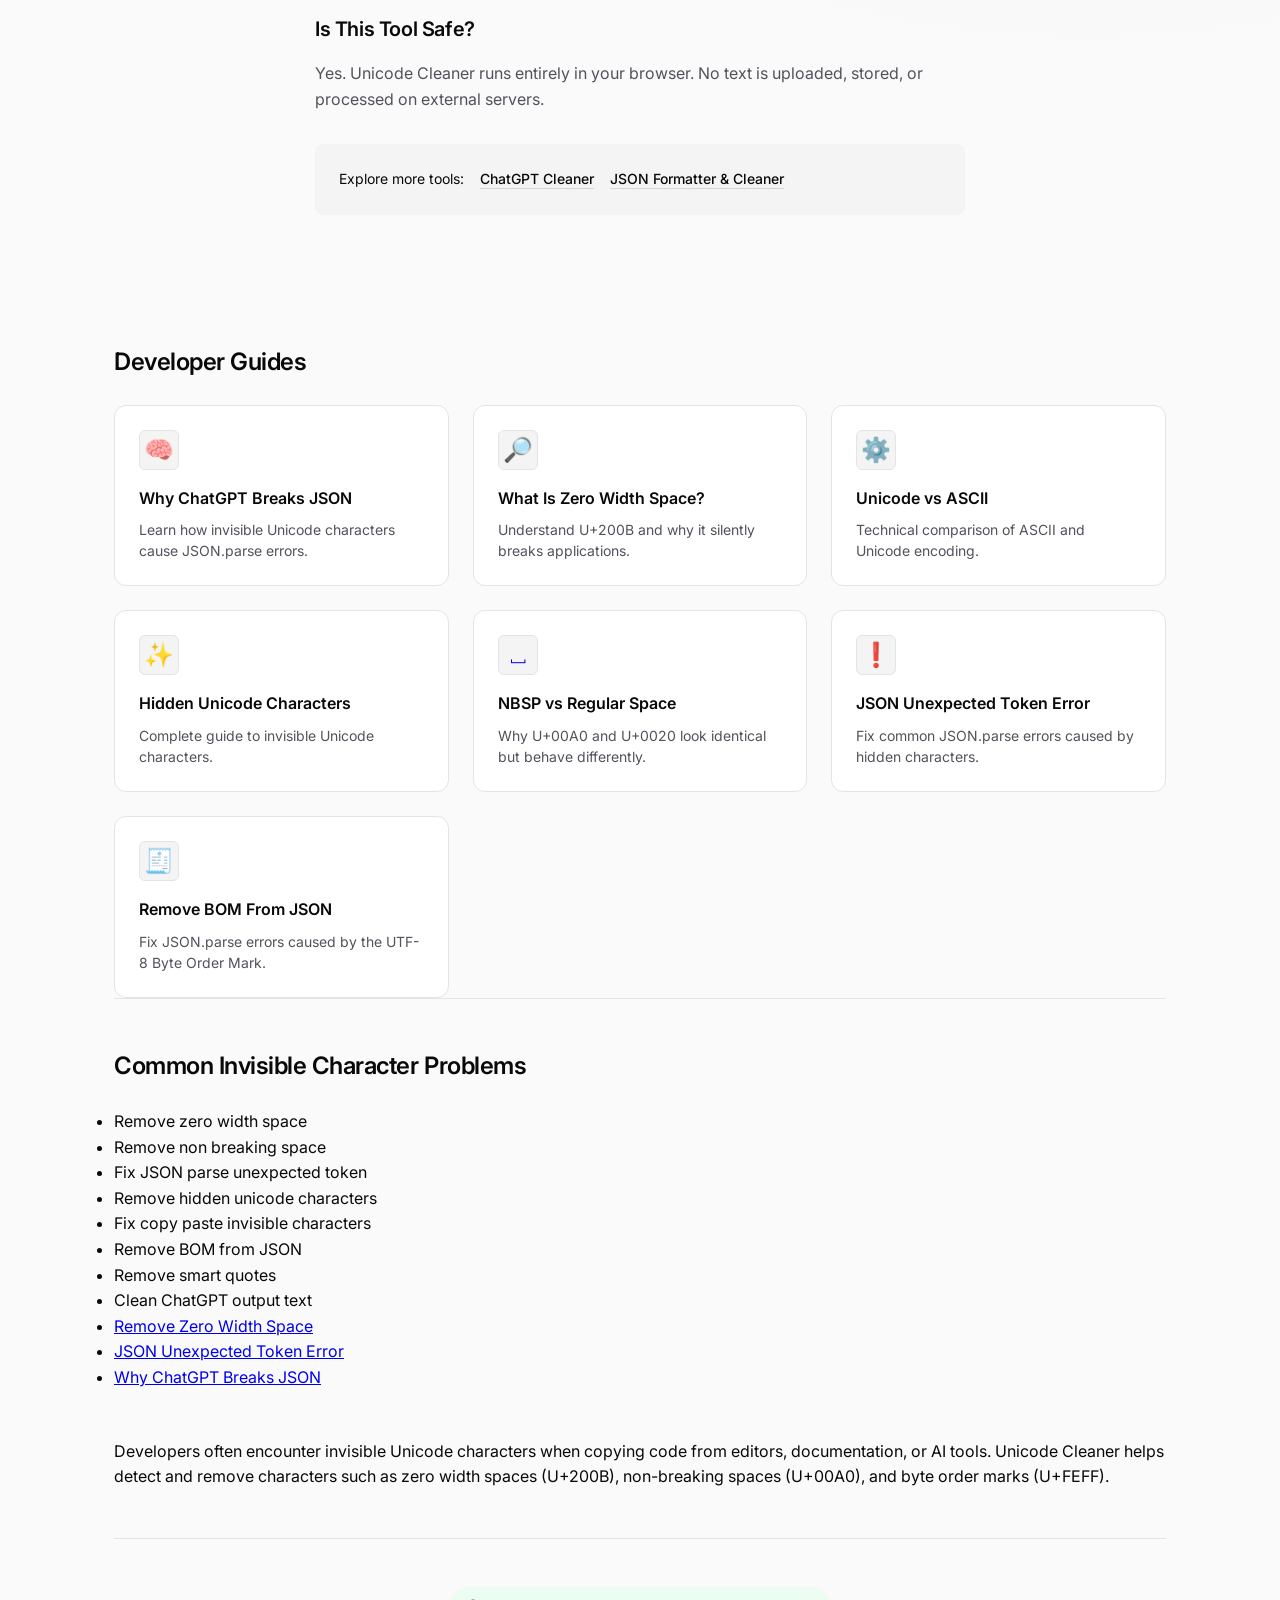
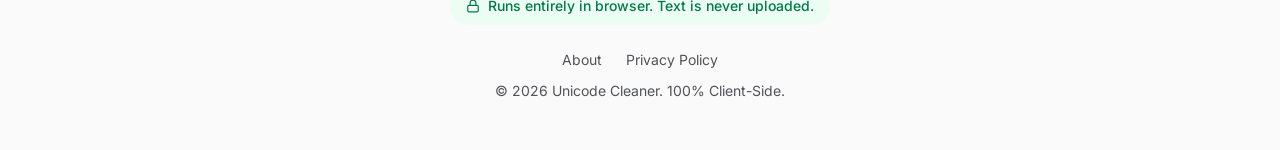
==== commit 76dabeeb: "Update index.html" ====
--- a/index.html
+++ b/index.html
@@ -247,7 +247,19 @@
 <li>Clean ChatGPT output text</li>
 </ul>
 
+            <ul>
+<li><a href="/remove-zero-width-space.html">Remove Zero Width Space</a></li>
+<li><a href="/json-unexpected-token-error.html">JSON Unexpected Token Error</a></li>
+<li><a href="/why-chatgpt-breaks-json.html">Why ChatGPT Breaks JSON</a></li>
+            </ul>
+
         </section>
+
+        <p>
+Developers often encounter invisible Unicode characters when copying code from editors,
+documentation, or AI tools. Unicode Cleaner helps detect and remove characters such as
+zero width spaces (U+200B), non-breaking spaces (U+00A0), and byte order marks (U+FEFF).
+        </p>
 
         
     </section>
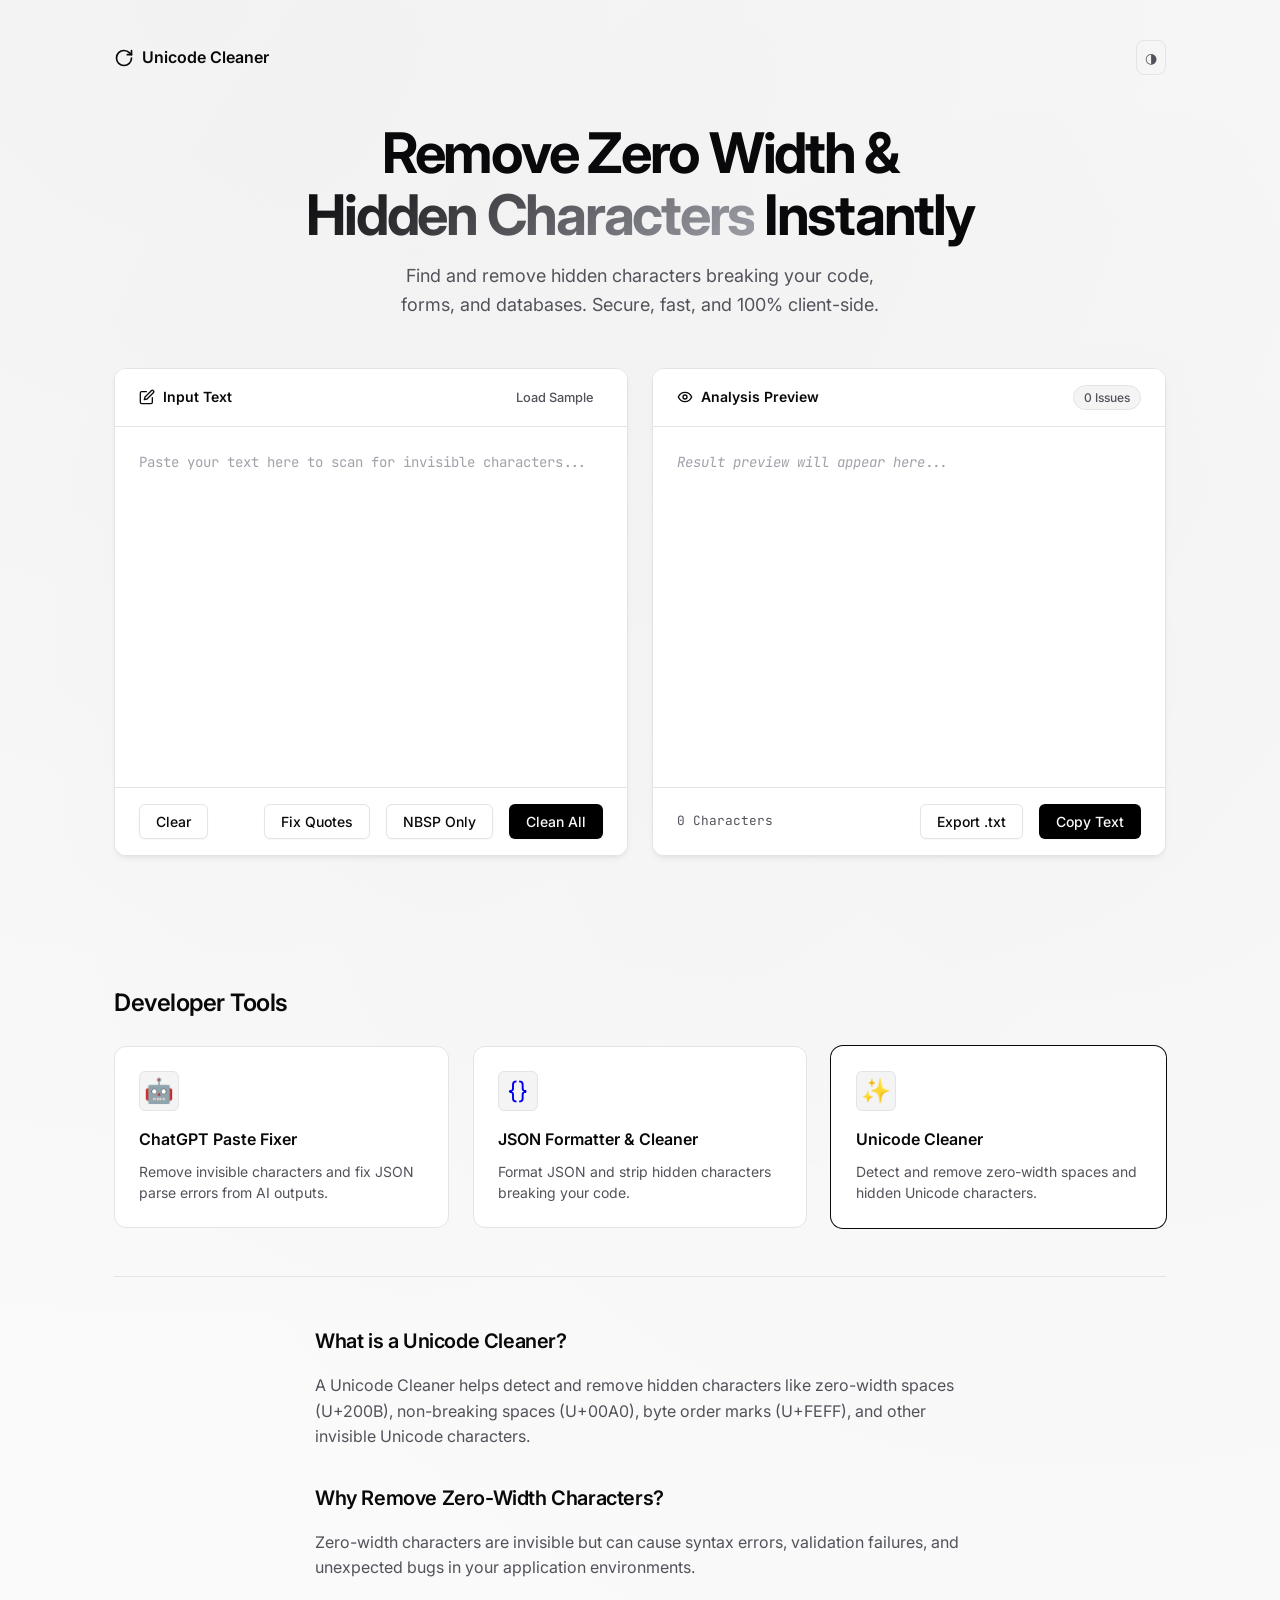
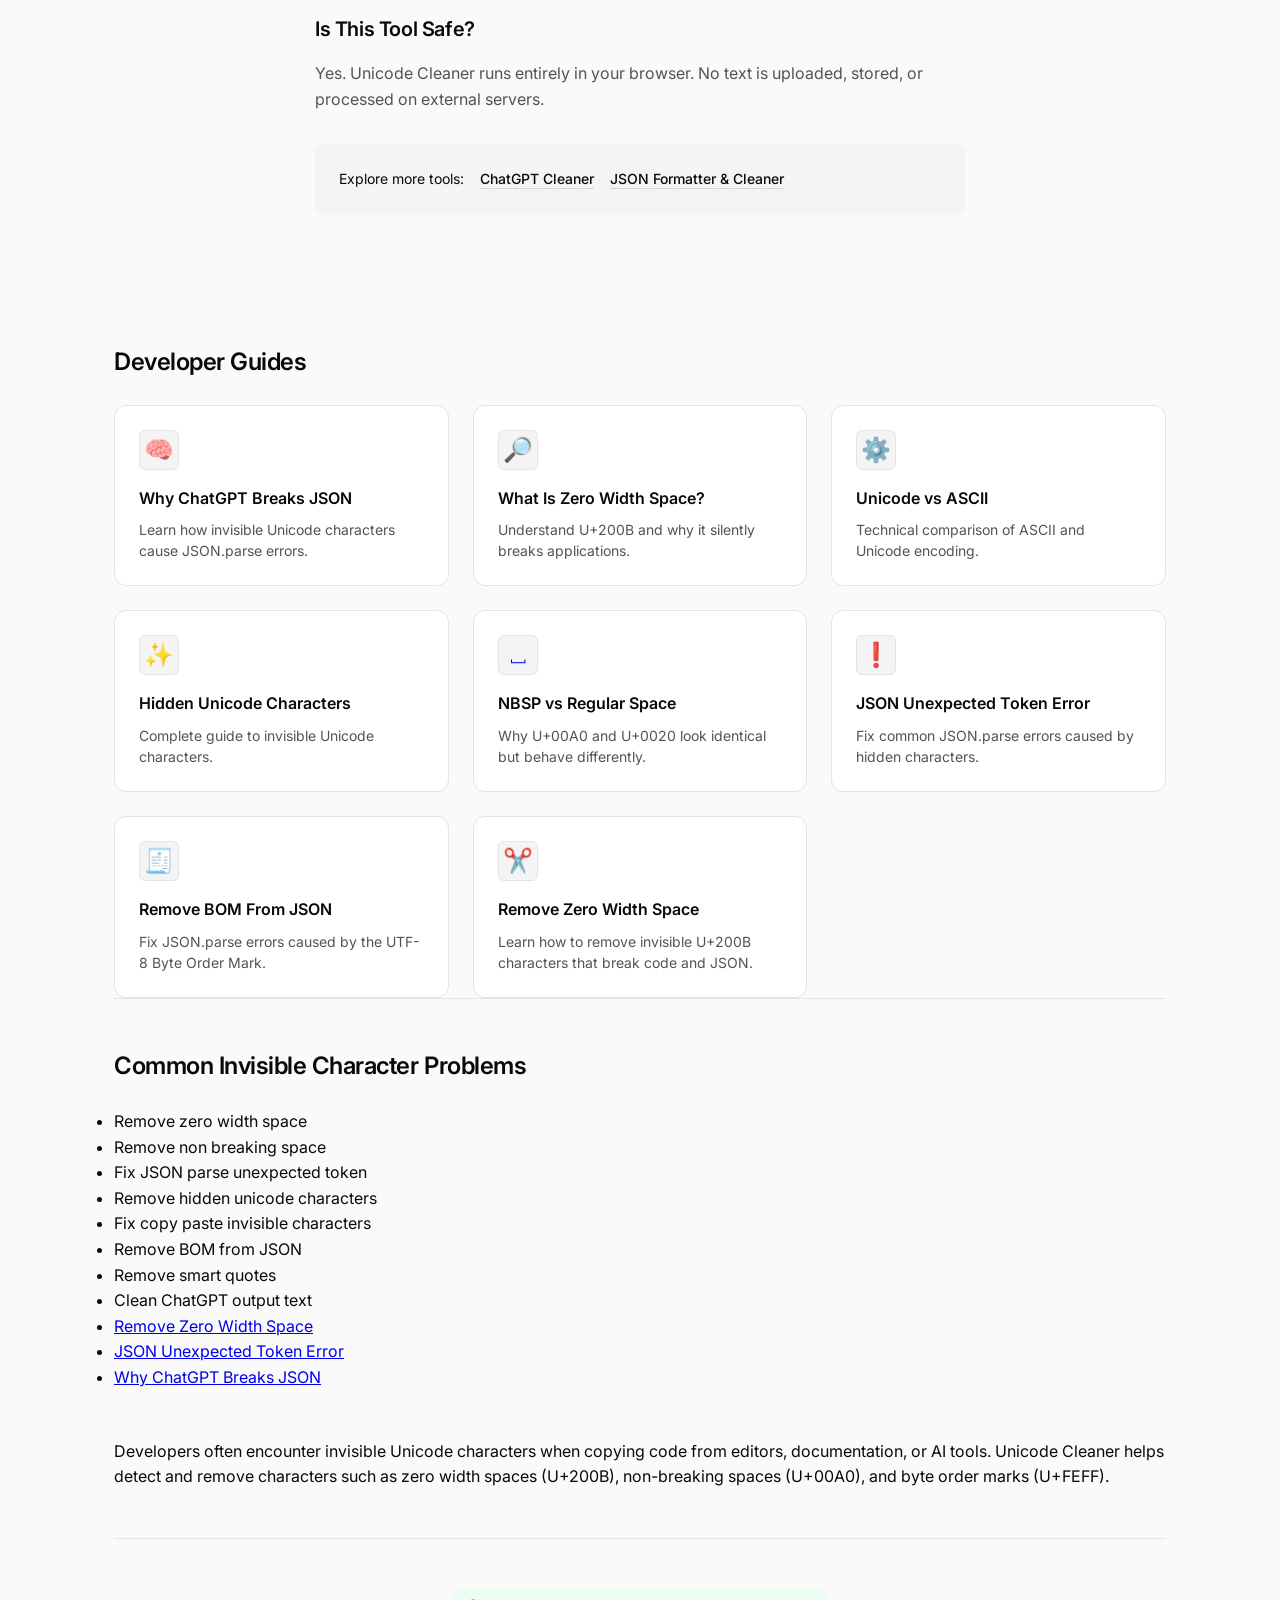
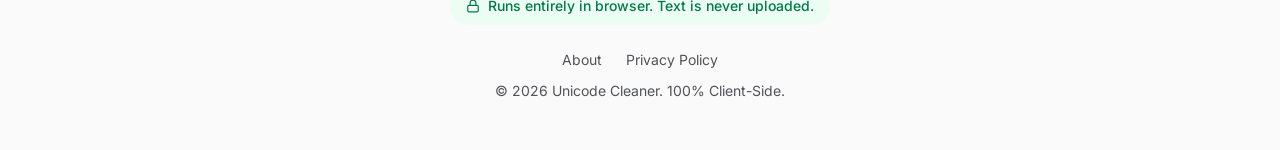
==== commit 9ea075b5: "Update index.html" ====
--- a/index.html
+++ b/index.html
@@ -231,6 +231,12 @@
 <p>Fix JSON.parse errors caused by the UTF-8 Byte Order Mark.</p>
         </a>
 
+        <a href="/remove-zero-width-space.html" class="tool-card">
+<div class="tool-icon">✂️</div>
+<h3>Remove Zero Width Space</h3>
+<p>Learn how to remove invisible U+200B characters that break code and JSON.</p>
+        </a>
+
     </div>
 
         <section class="u-section">
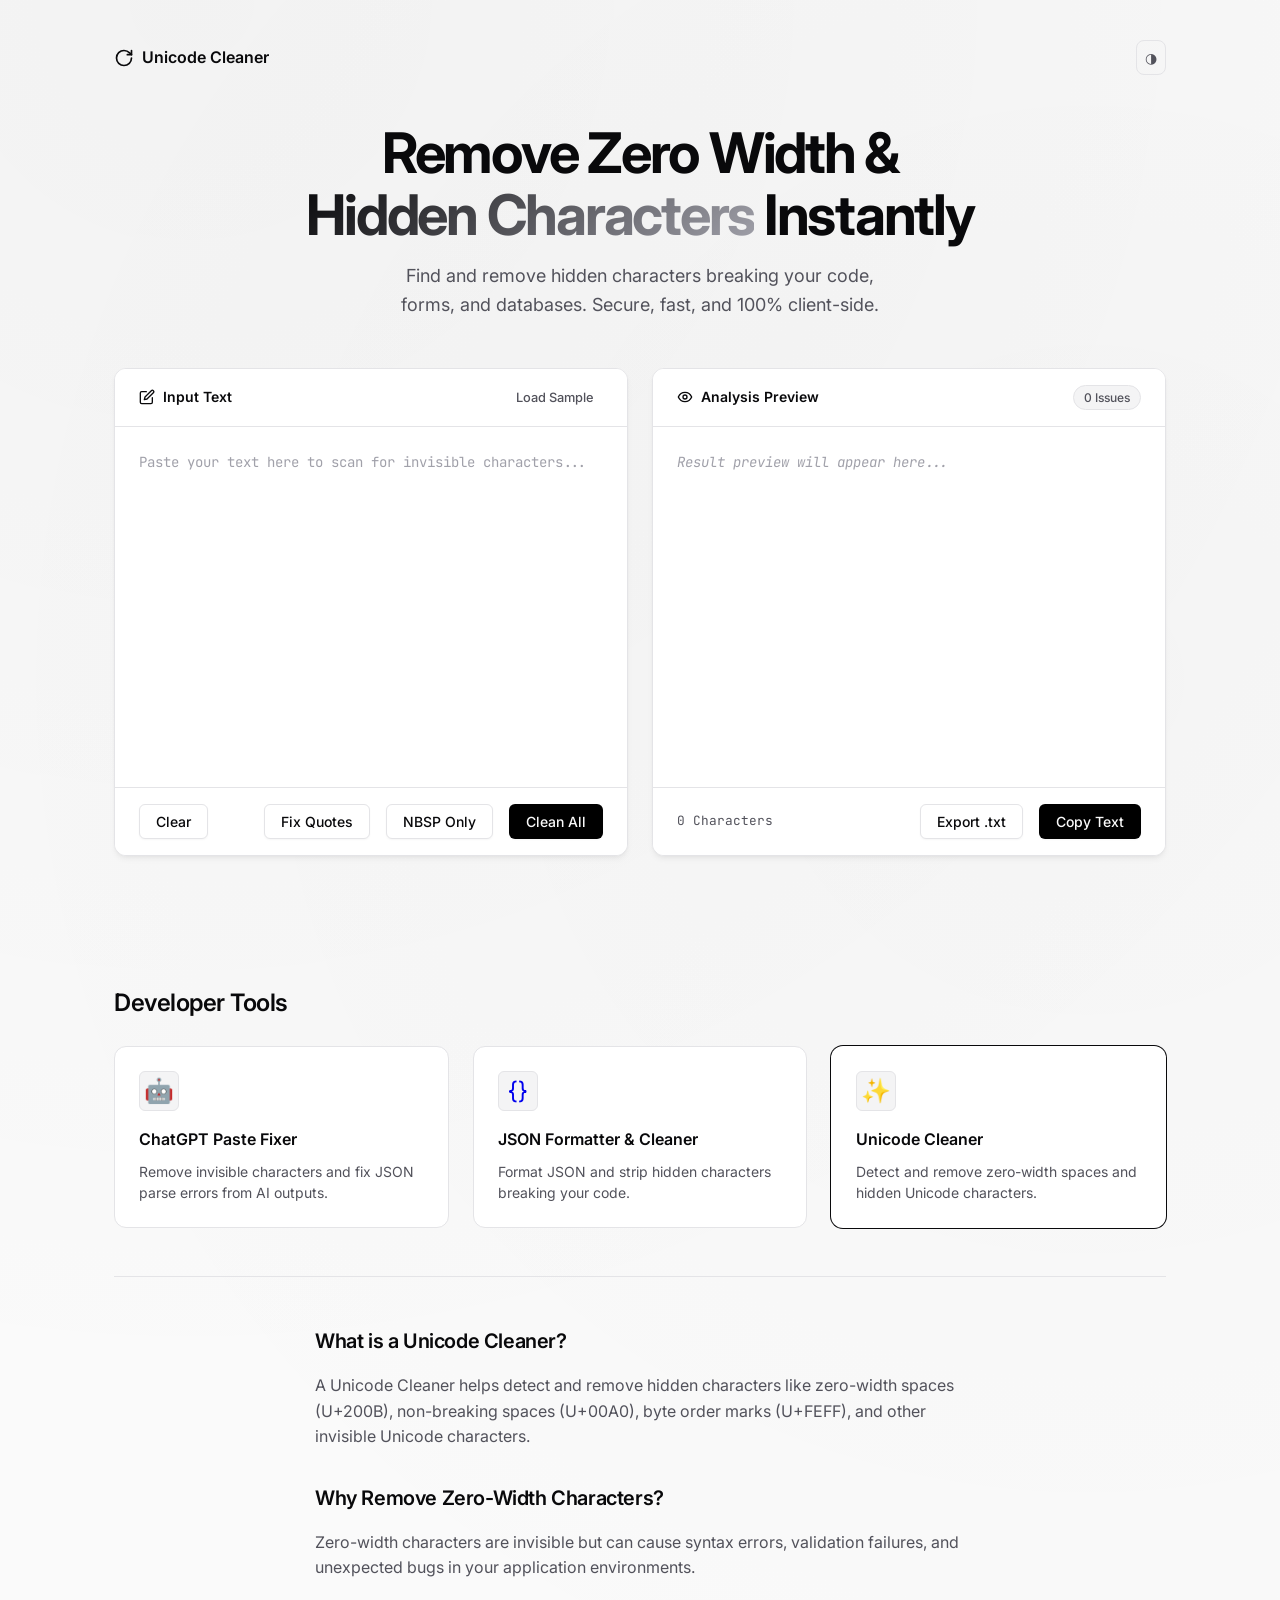
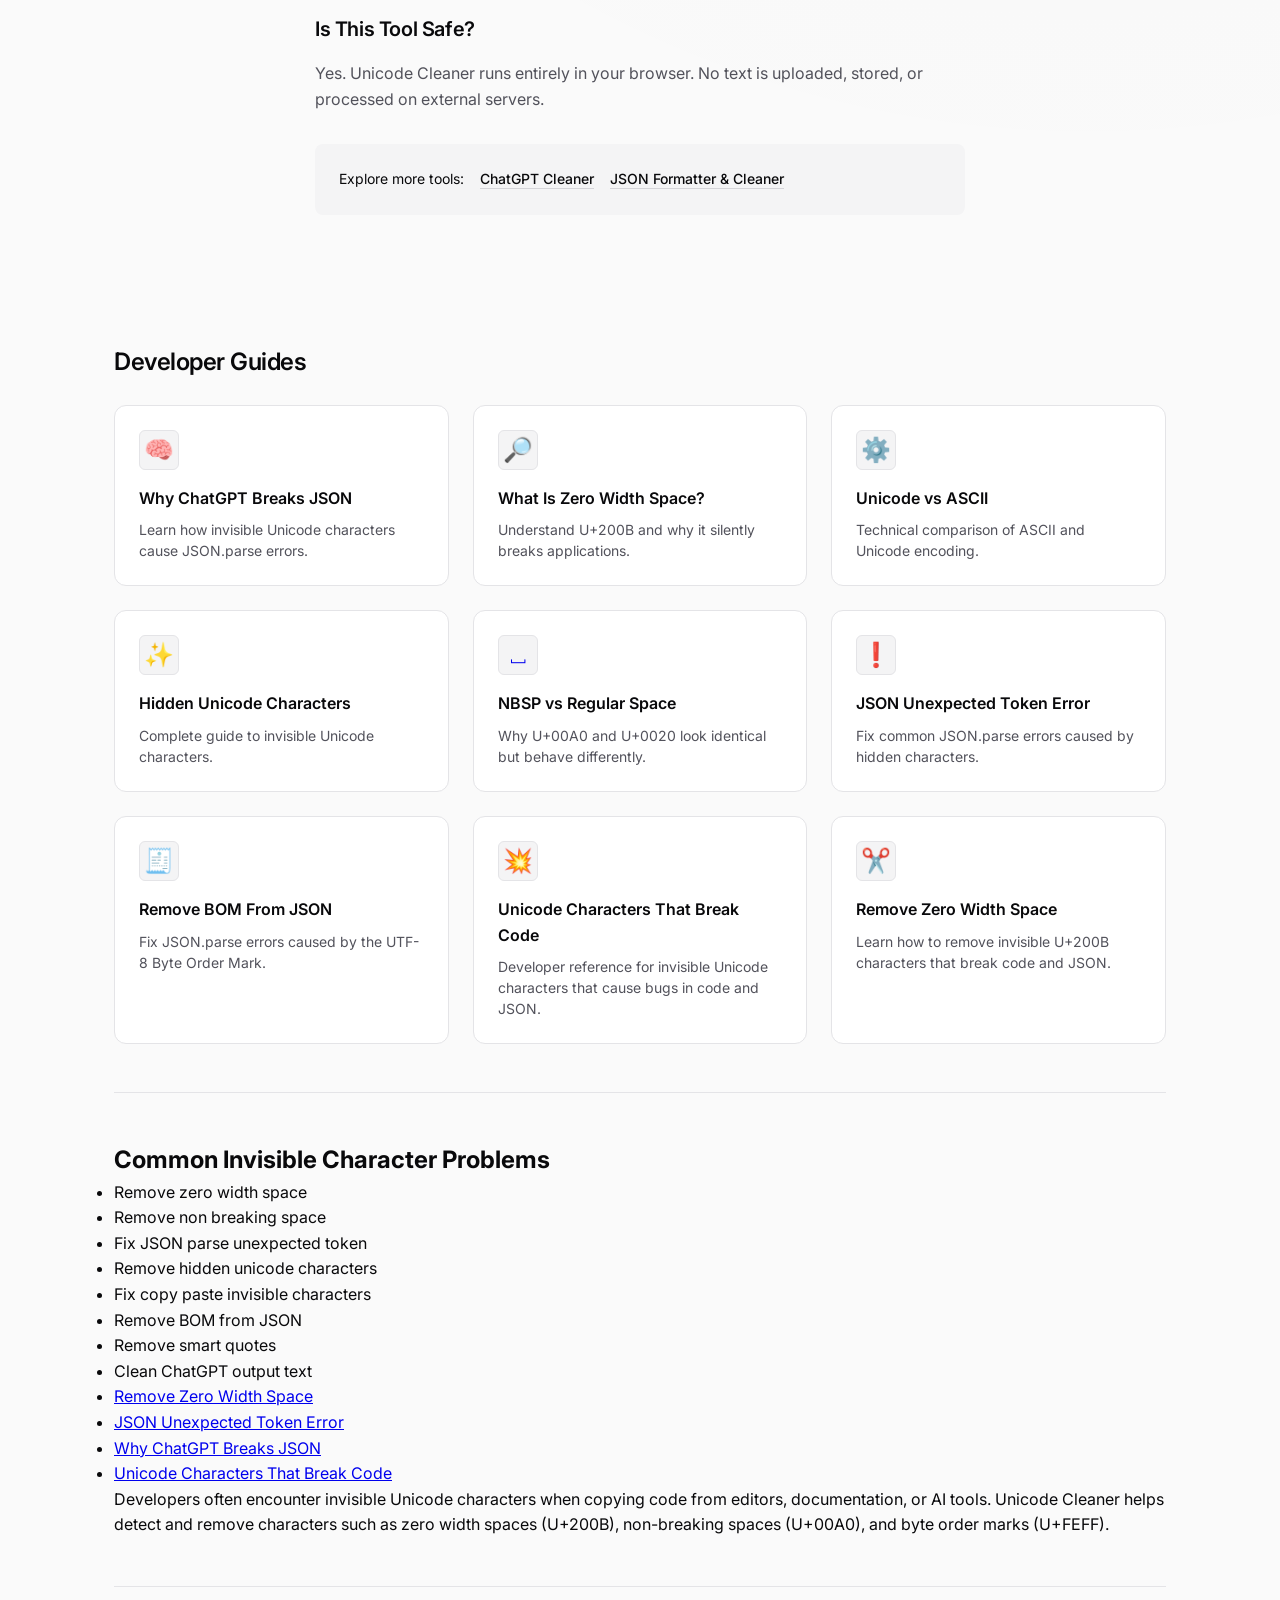
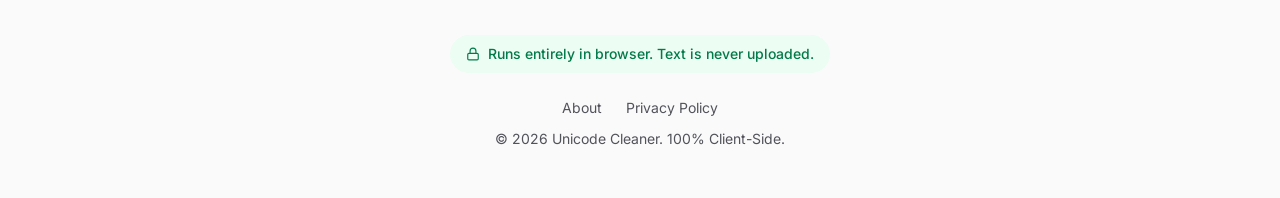
==== commit 38746405: "Update index.html" ====
--- a/index.html
+++ b/index.html
@@ -186,60 +186,70 @@
     </section>
 
     <section class="tools-section">
-    <h2>Developer Guides</h2>
-    <div class="tools-grid">
-
-        <a href="/why-chatgpt-breaks-json.html" class="tool-card">
-            <div class="tool-icon">🧠</div>
-            <h3>Why ChatGPT Breaks JSON</h3>
-            <p>Learn how invisible Unicode characters cause JSON.parse errors.</p>
-        </a>
-
-        <a href="/what-is-zero-width-space.html" class="tool-card">
-            <div class="tool-icon">🔎</div>
-            <h3>What Is Zero Width Space?</h3>
-            <p>Understand U+200B and why it silently breaks applications.</p>
-        </a>
-
-        <a href="/unicode-vs-ascii.html" class="tool-card">
-            <div class="tool-icon">⚙️</div>
-            <h3>Unicode vs ASCII</h3>
-            <p>Technical comparison of ASCII and Unicode encoding.</p>
-        </a>
-
-        <a href="/hidden-unicode-characters-explained.html" class="tool-card">
-            <div class="tool-icon">✨</div>
-            <h3>Hidden Unicode Characters</h3>
-            <p>Complete guide to invisible Unicode characters.</p>
-        </a>
-
-        <a href="/nbsp-vs-regular-space.html" class="tool-card">
-            <div class="tool-icon">⎵</div>
-            <h3>NBSP vs Regular Space</h3>
-            <p>Why U+00A0 and U+0020 look identical but behave differently.</p>
-        </a>
-
-        <a href="/json-unexpected-token-error.html" class="tool-card">
-            <div class="tool-icon">❗</div>
-            <h3>JSON Unexpected Token Error</h3>
-            <p>Fix common JSON.parse errors caused by hidden characters.</p>
-        </a>
-
-        <a href="/remove-bom-from-json.html" class="tool-card">
+<h2>Developer Guides</h2>
+
+<div class="tools-grid">
+
+<a href="/why-chatgpt-breaks-json.html" class="tool-card">
+<div class="tool-icon">🧠</div>
+<h3>Why ChatGPT Breaks JSON</h3>
+<p>Learn how invisible Unicode characters cause JSON.parse errors.</p>
+</a>
+
+<a href="/what-is-zero-width-space.html" class="tool-card">
+<div class="tool-icon">🔎</div>
+<h3>What Is Zero Width Space?</h3>
+<p>Understand U+200B and why it silently breaks applications.</p>
+</a>
+
+<a href="/unicode-vs-ascii.html" class="tool-card">
+<div class="tool-icon">⚙️</div>
+<h3>Unicode vs ASCII</h3>
+<p>Technical comparison of ASCII and Unicode encoding.</p>
+</a>
+
+<a href="/hidden-unicode-characters-explained.html" class="tool-card">
+<div class="tool-icon">✨</div>
+<h3>Hidden Unicode Characters</h3>
+<p>Complete guide to invisible Unicode characters.</p>
+</a>
+
+<a href="/nbsp-vs-regular-space.html" class="tool-card">
+<div class="tool-icon">⎵</div>
+<h3>NBSP vs Regular Space</h3>
+<p>Why U+00A0 and U+0020 look identical but behave differently.</p>
+</a>
+
+<a href="/json-unexpected-token-error.html" class="tool-card">
+<div class="tool-icon">❗</div>
+<h3>JSON Unexpected Token Error</h3>
+<p>Fix common JSON.parse errors caused by hidden characters.</p>
+</a>
+
+<a href="/remove-bom-from-json.html" class="tool-card">
 <div class="tool-icon">🧾</div>
 <h3>Remove BOM From JSON</h3>
 <p>Fix JSON.parse errors caused by the UTF-8 Byte Order Mark.</p>
-        </a>
-
-        <a href="/remove-zero-width-space.html" class="tool-card">
+</a>
+
+<a href="/unicode-characters-that-break-code.html" class="tool-card">
+<div class="tool-icon">💥</div>
+<h3>Unicode Characters That Break Code</h3>
+<p>Developer reference for invisible Unicode characters that cause bugs in code and JSON.</p>
+</a>
+
+<a href="/remove-zero-width-space.html" class="tool-card">
 <div class="tool-icon">✂️</div>
 <h3>Remove Zero Width Space</h3>
 <p>Learn how to remove invisible U+200B characters that break code and JSON.</p>
-        </a>
-
-    </div>
-
-        <section class="u-section">
+</a>
+
+</div>
+</section>
+
+
+<section class="u-section">
+
 <h2>Common Invisible Character Problems</h2>
 
 <ul>
@@ -253,22 +263,20 @@
 <li>Clean ChatGPT output text</li>
 </ul>
 
-            <ul>
+<ul>
 <li><a href="/remove-zero-width-space.html">Remove Zero Width Space</a></li>
 <li><a href="/json-unexpected-token-error.html">JSON Unexpected Token Error</a></li>
 <li><a href="/why-chatgpt-breaks-json.html">Why ChatGPT Breaks JSON</a></li>
-            </ul>
-
-        </section>
-
-        <p>
+<li><a href="/unicode-characters-that-break-code.html">Unicode Characters That Break Code</a></li>
+</ul>
+
+<p>
 Developers often encounter invisible Unicode characters when copying code from editors,
 documentation, or AI tools. Unicode Cleaner helps detect and remove characters such as
 zero width spaces (U+200B), non-breaking spaces (U+00A0), and byte order marks (U+FEFF).
-        </p>
-
-        
-    </section>
+</p>
+
+</section>
 
     <footer>
         <div class="privacy-notice">
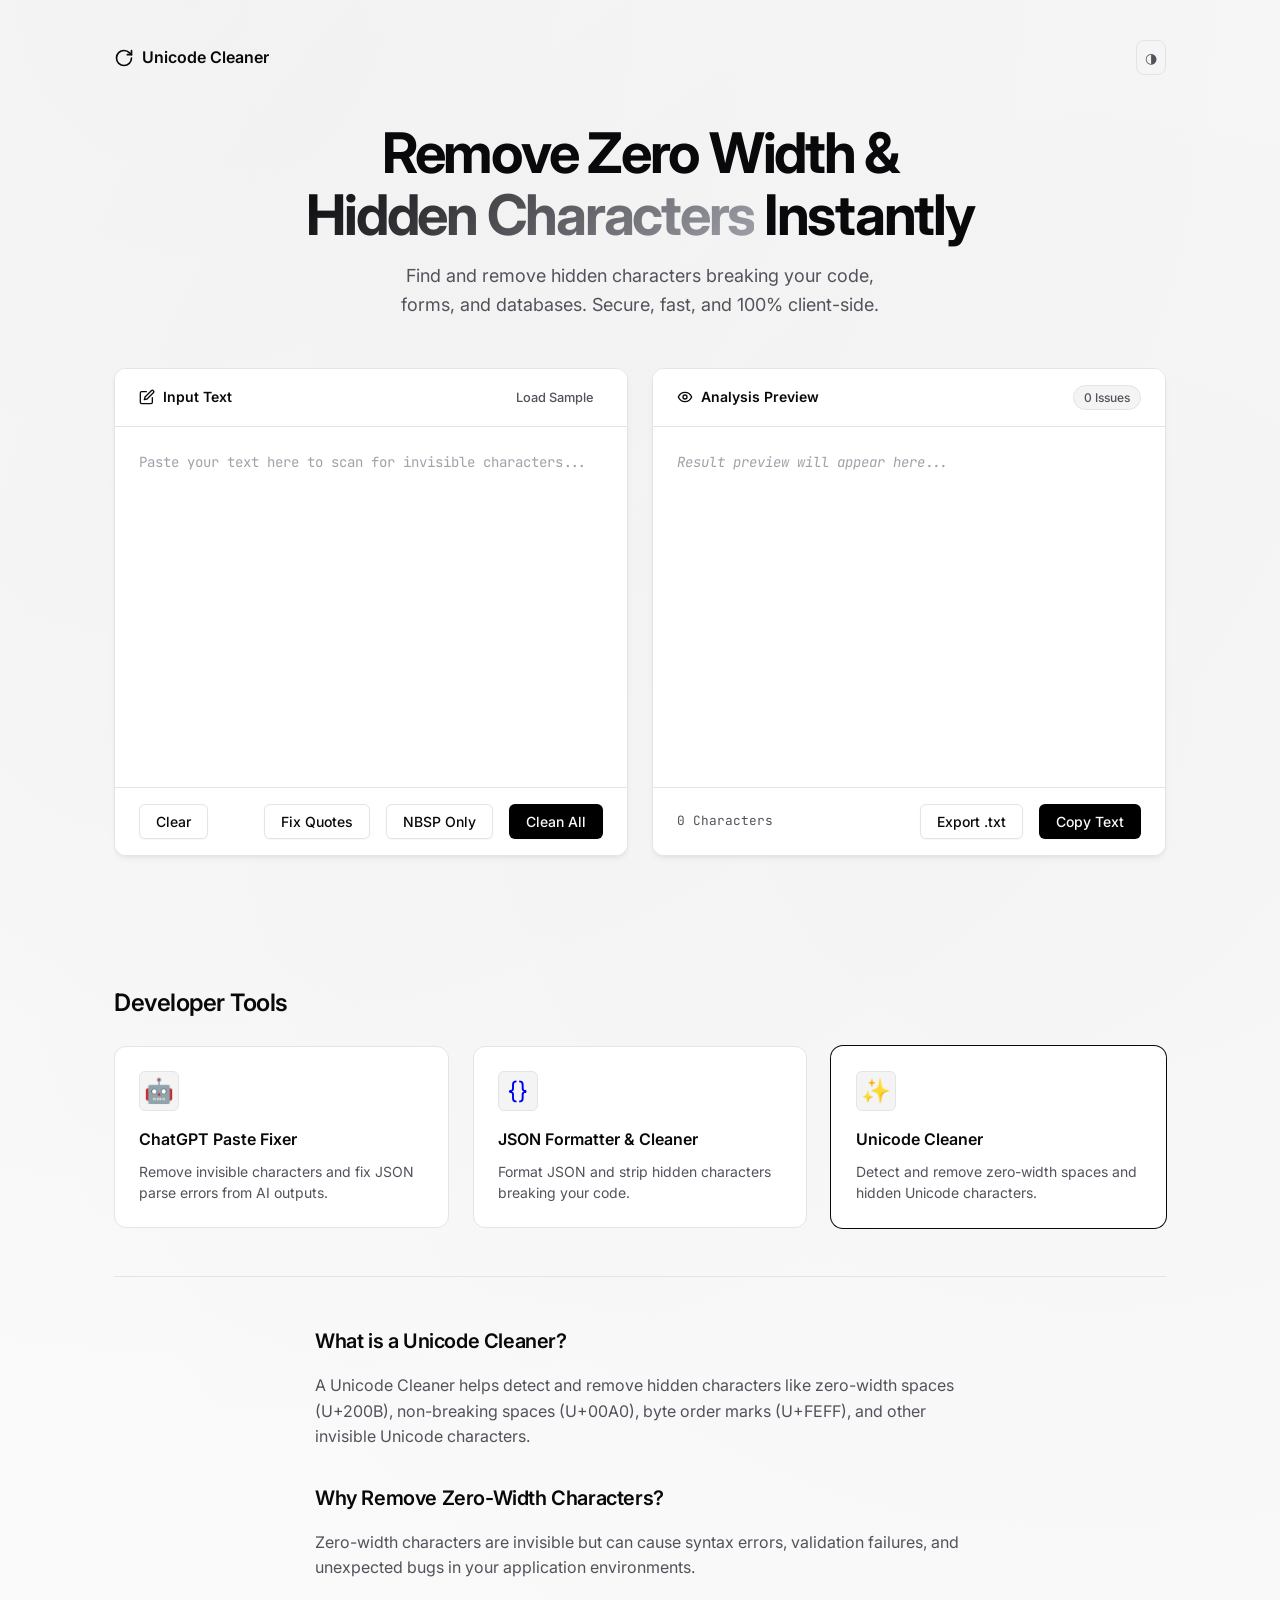
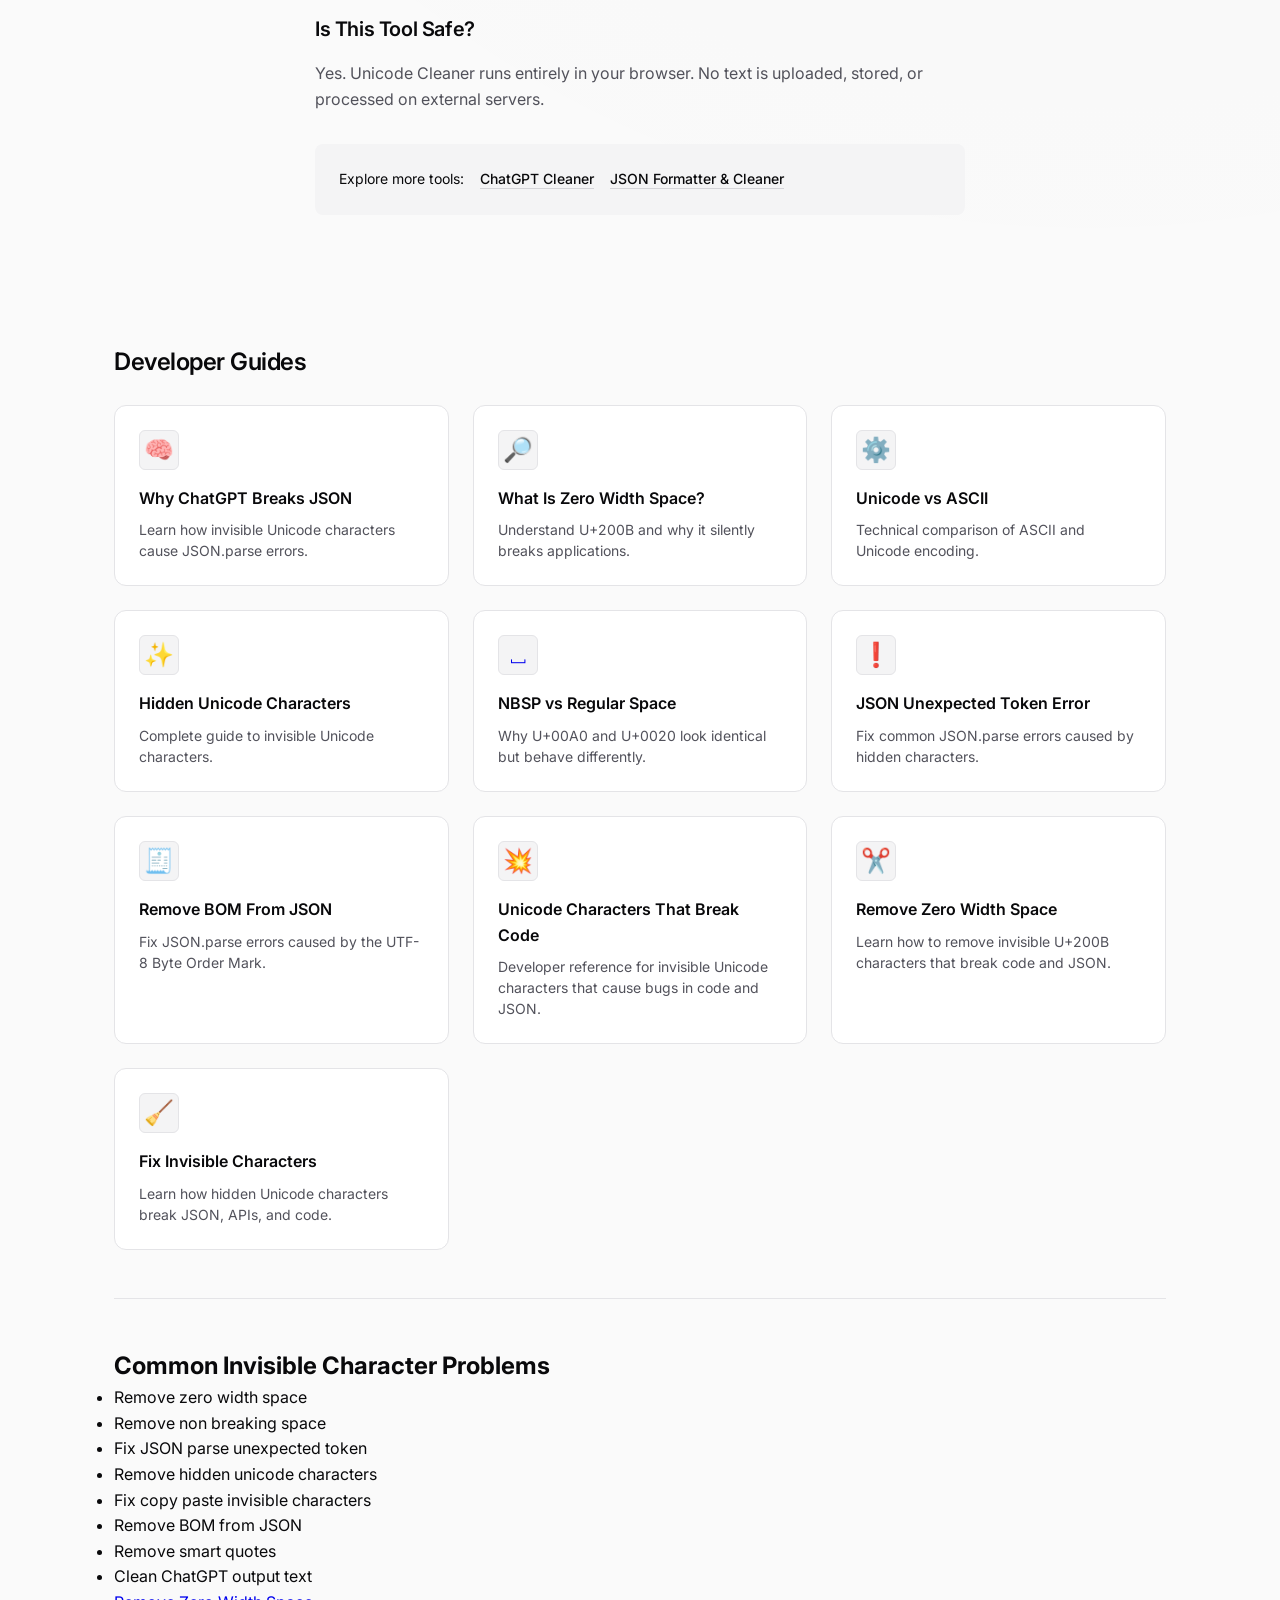
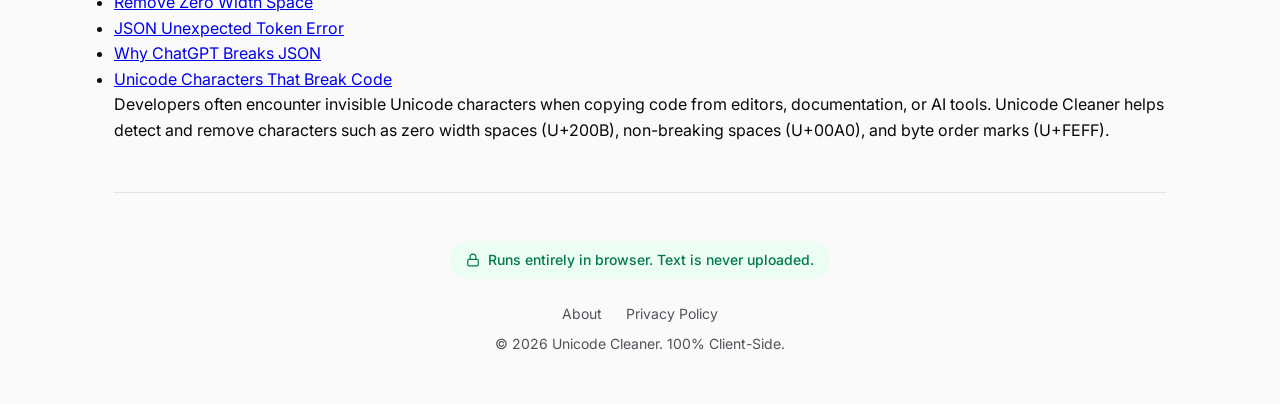
==== commit 83e78543: "Update index.html" ====
--- a/index.html
+++ b/index.html
@@ -244,6 +244,12 @@
 <p>Learn how to remove invisible U+200B characters that break code and JSON.</p>
 </a>
 
+<a href="/fix-invisible-characters.html" class="tool-card">
+<div class="tool-icon">🧹</div>
+<h3>Fix Invisible Characters</h3>
+<p>Learn how hidden Unicode characters break JSON, APIs, and code.</p>
+</a>
+
 </div>
 </section>
 
